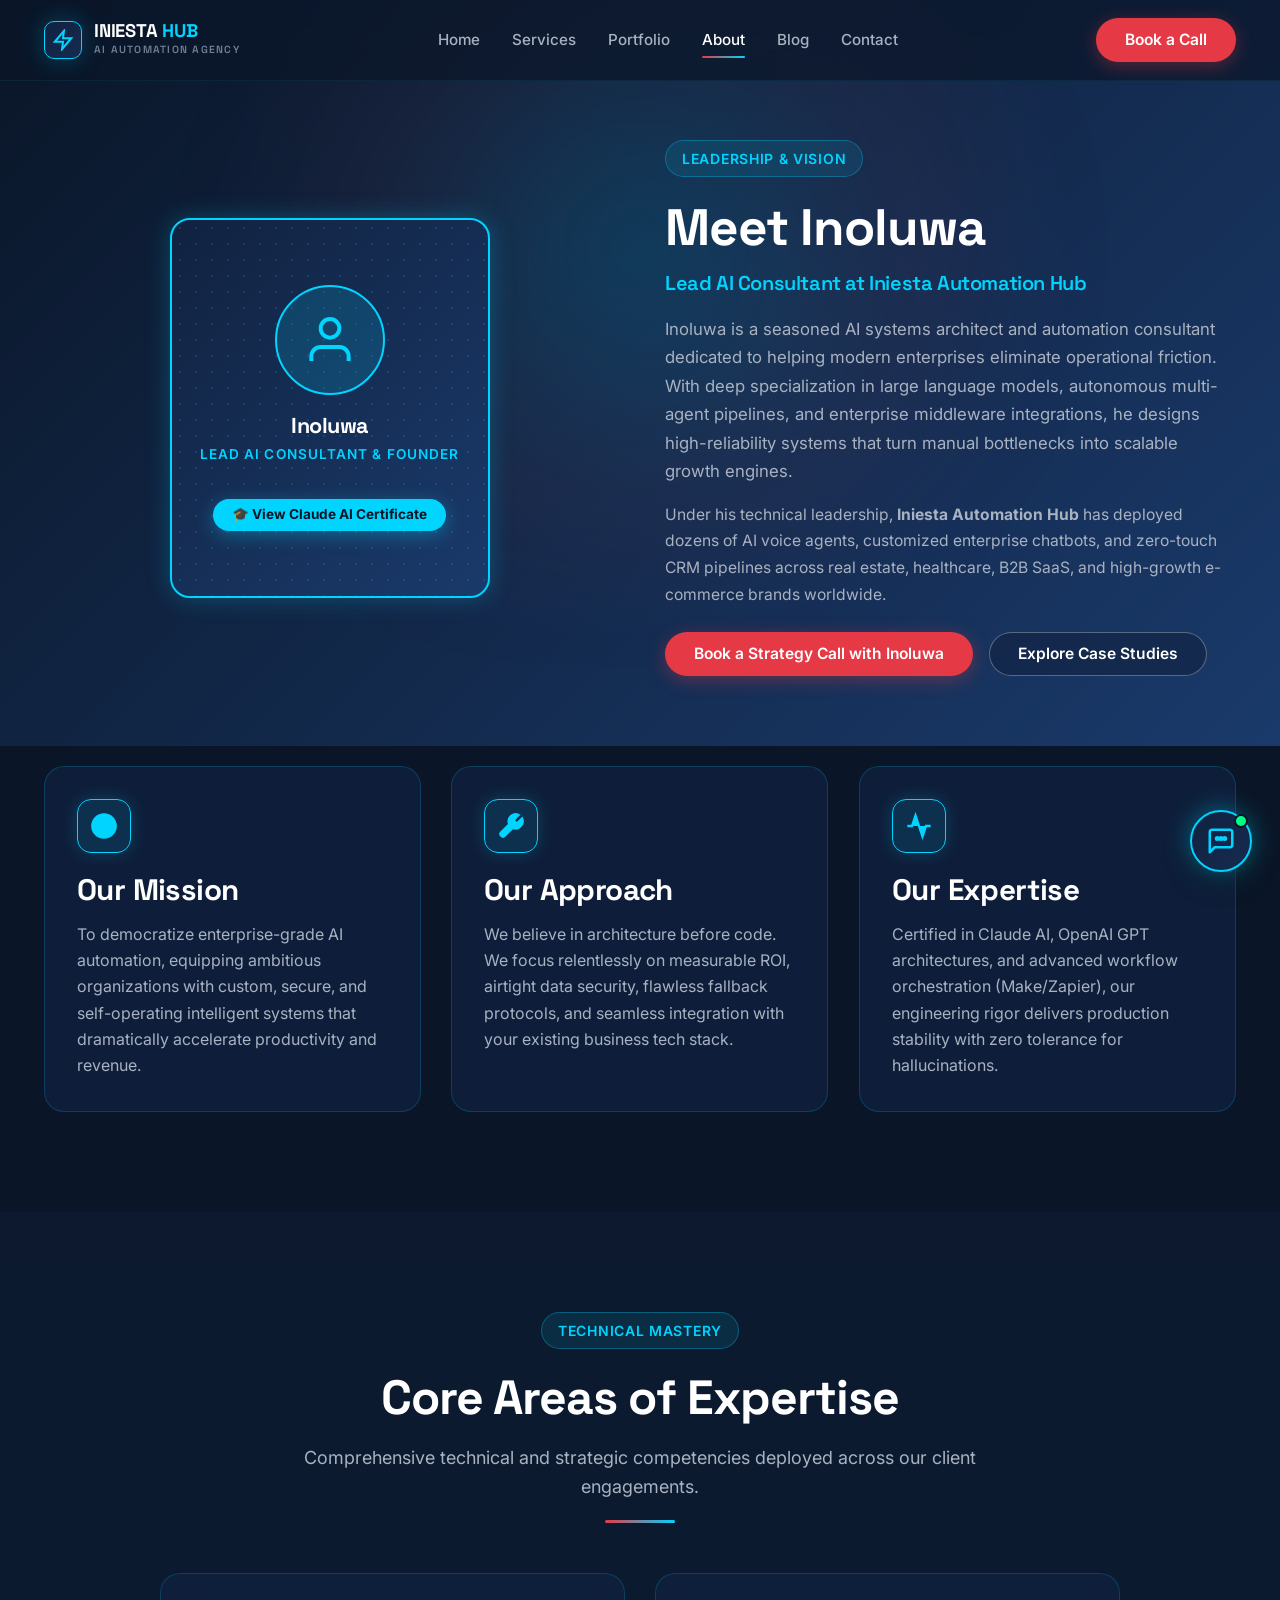
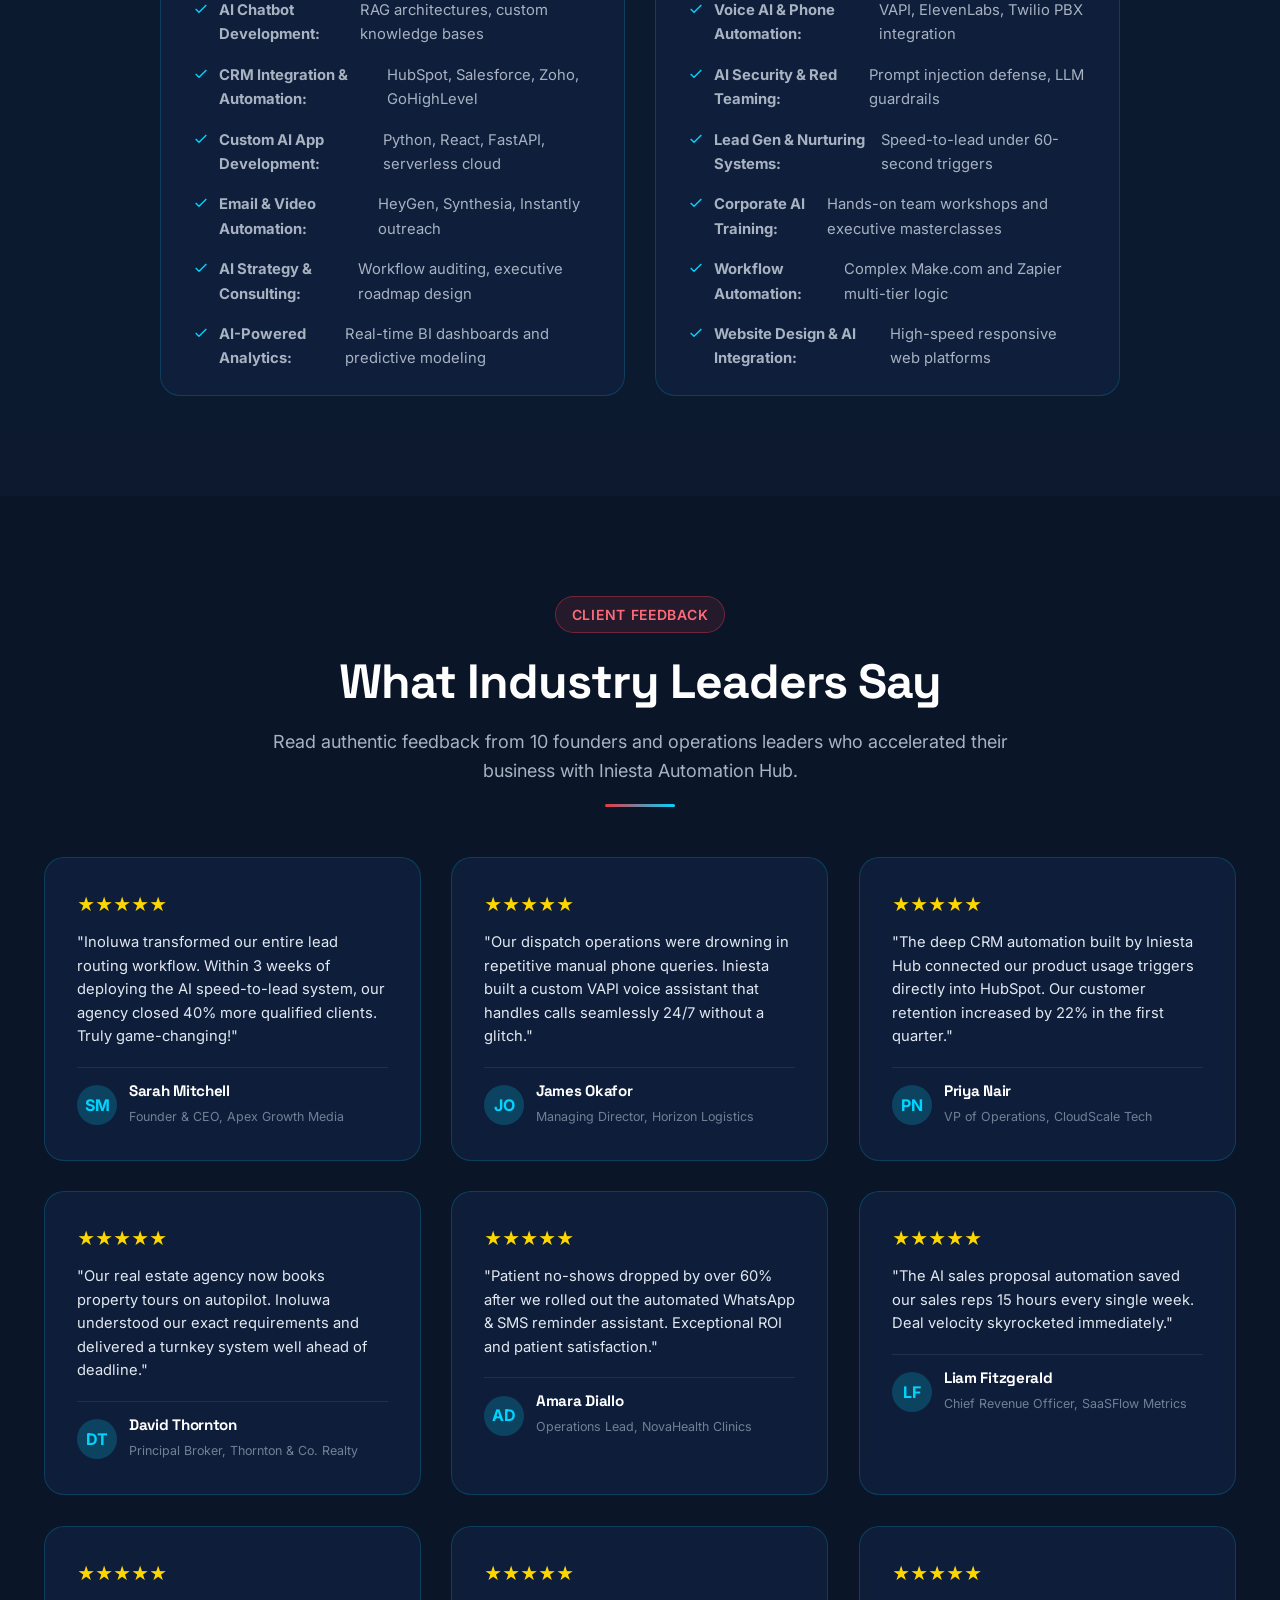
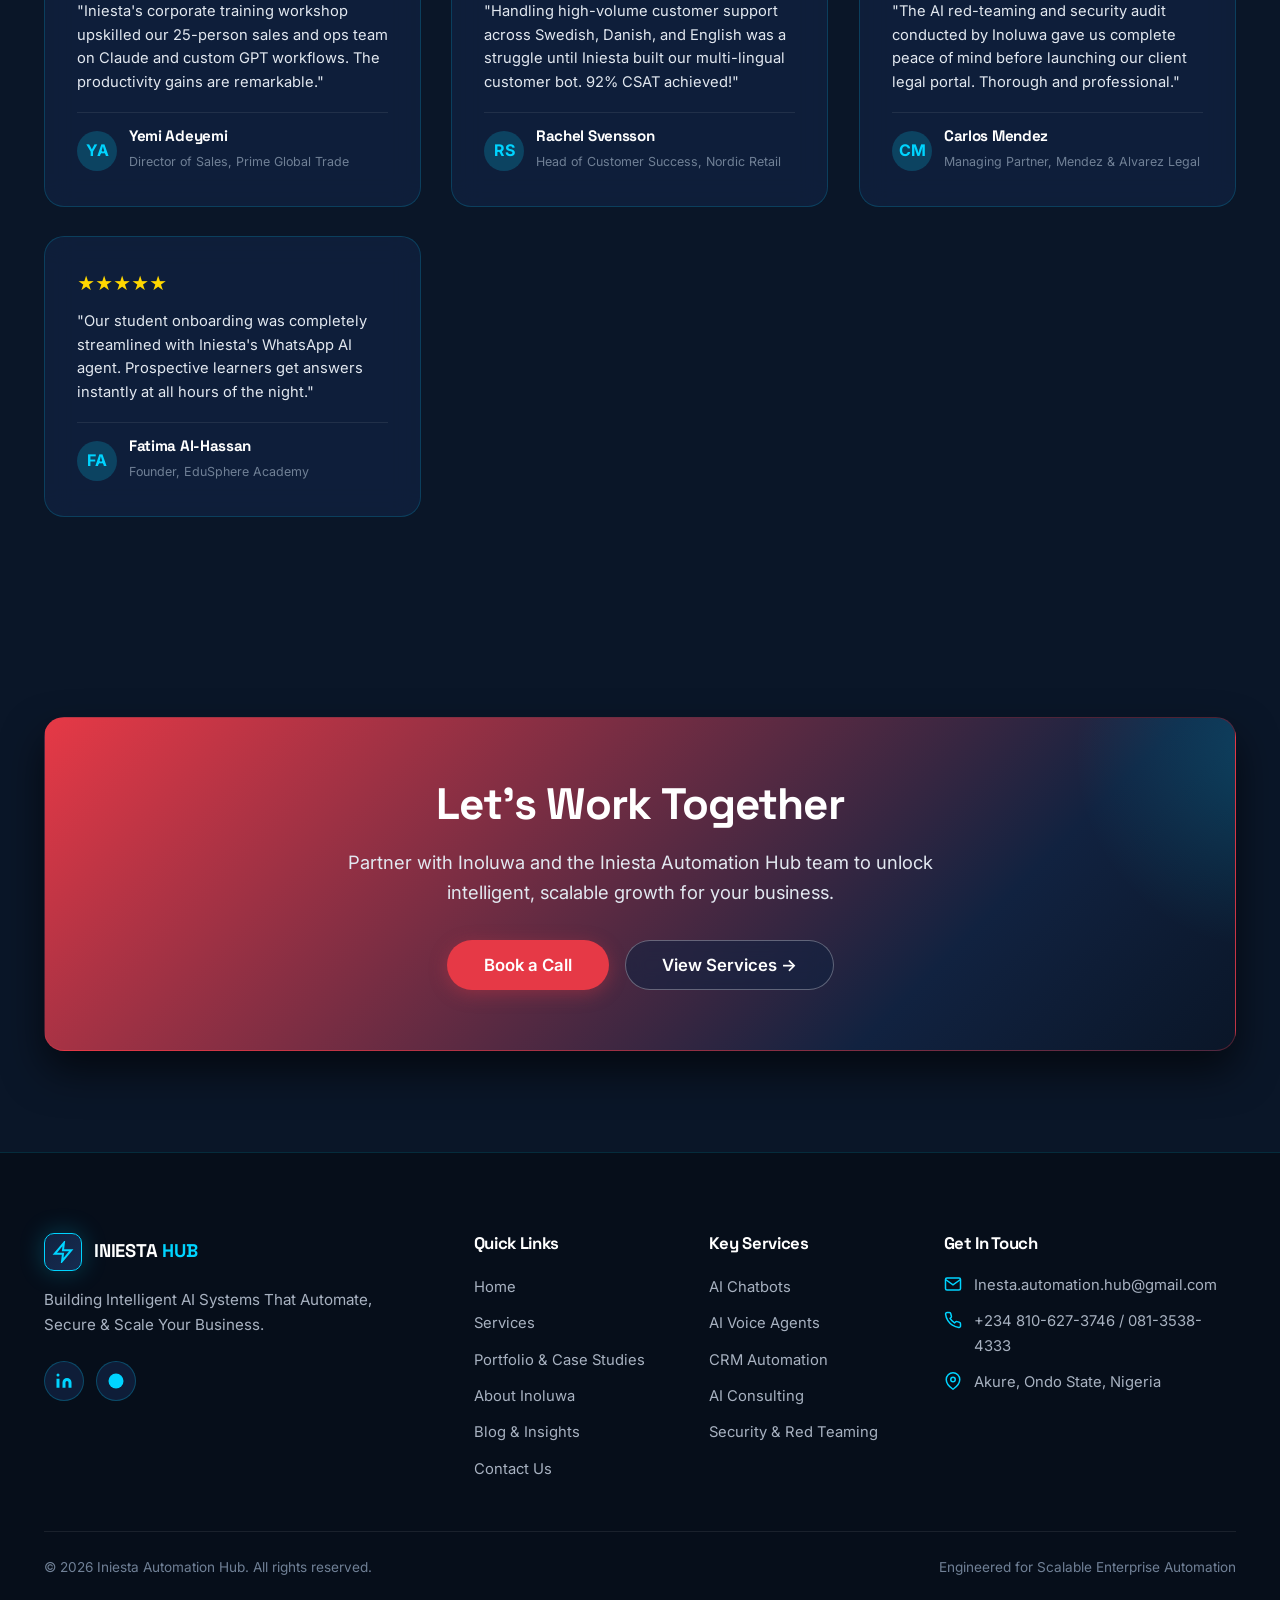
==== about.html @ 1c62f39b "Initial commit: Complete Iniesta Automation Hub multi-page website" ====
<!DOCTYPE html>
<html lang="en">
<head>
  <meta charset="UTF-8">
  <meta name="viewport" content="width=device-width, initial-scale=1.0">
  <title>About Inoluwa & Iniesta Automation Hub — AI Consulting & Automation</title>
  <meta name="description" content="Meet Inoluwa, Lead AI Consultant at Iniesta Automation Hub. Discover our mission, approach, verified credentials, and client testimonials.">
  <meta property="og:title" content="About Inoluwa — Lead AI Consultant at Iniesta Automation Hub">
  <meta property="og:description" content="Discover our mission, approach, verified credentials, and client testimonials.">

  <!-- Google Fonts -->
  <link rel="preconnect" href="https://fonts.googleapis.com">
  <link rel="preconnect" href="https://fonts.gstatic.com" crossorigin>
  <link href="https://fonts.googleapis.com/css2?family=Inter:wght@400;500;600;700&family=Space+Grotesk:wght@600;700;800&display=swap" rel="stylesheet">

  <!-- Stylesheets -->
  <link rel="stylesheet" href="css/style.css">
  <link rel="stylesheet" href="css/components.css">
  <link rel="stylesheet" href="css/animations.css">
</head>
<body>

  <!-- ==================== HEADER / NAVBAR ==================== -->
  <header class="site-header" id="site-header">
    <div class="container nav-container">
      <a href="index.html" class="brand-logo" aria-label="Iniesta Automation Hub Home">
        <div class="logo-symbol">
          <svg viewBox="0 0 24 24" fill="none" stroke="#00D4FF" stroke-width="2.2">
            <polygon points="13 2 3 14 12 14 11 22 21 10 12 10 13 2"></polygon>
          </svg>
        </div>
        <div class="brand-name-group">
          <span class="brand-name">INIESTA <span>HUB</span></span>
          <span class="brand-tag-micro">AI Automation Agency</span>
        </div>
      </a>

      <nav class="nav-menu">
        <a href="index.html" class="nav-link">Home</a>
        <a href="services.html" class="nav-link">Services</a>
        <a href="portfolio.html" class="nav-link">Portfolio</a>
        <a href="about.html" class="nav-link active">About</a>
        <a href="blog.html" class="nav-link">Blog</a>
        <a href="contact.html" class="nav-link">Contact</a>
      </nav>

      <div class="nav-cta-wrap">
        <a href="book.html" class="btn btn-red">Book a Call</a>
        <button class="mobile-toggle" aria-label="Toggle navigation menu">
          <span class="hamburger-box">
            <span class="hamburger-line"></span>
            <span class="hamburger-line"></span>
            <span class="hamburger-line"></span>
          </span>
        </button>
      </div>
    </div>
  </header>

  <!-- Mobile Drawer Menu -->
  <div class="mobile-menu-drawer">
    <a href="index.html" class="nav-link">Home</a>
    <a href="services.html" class="nav-link">Services</a>
    <a href="portfolio.html" class="nav-link">Portfolio</a>
    <a href="about.html" class="nav-link active">About</a>
    <a href="blog.html" class="nav-link">Blog</a>
    <a href="contact.html" class="nav-link">Contact</a>
    <a href="book.html" class="btn btn-red btn-lg" style="margin-top: 15px;">Book a Strategy Call</a>
  </div>

  <main>
    <!-- ==================== HERO SECTION & BIO ==================== -->
    <section class="hero-section" style="min-height: 65vh; padding-top: 140px; padding-bottom: 70px;">
      <div class="hero-radial-glow"></div>
      <div class="container">
        <div class="grid-2" style="align-items: center; gap: 50px;">
          
          <!-- Photo Placeholder Left with Cyan Glow -->
          <div class="reveal-left" style="text-align: center;">
            <div style="width: 320px; height: 380px; max-width: 100%; margin: 0 auto; border-radius: 20px; background: linear-gradient(135deg, #112240 0%, #1A3A6B 100%); border: 2px solid var(--accent-cyan); box-shadow: var(--shadow-cyan-glow); display: flex; flex-direction: column; align-items: center; justify-content: center; position: relative; overflow: hidden;" class="animate-float">
              
              <!-- Subtle tech backdrop pattern inside placeholder -->
              <div style="position: absolute; inset: 0; opacity: 0.15; background-image: radial-gradient(#00D4FF 1px, transparent 1px); background-size: 16px 16px;"></div>

              <div style="width: 110px; height: 110px; border-radius: 50%; background: rgba(0, 212, 255, 0.15); border: 2px solid var(--accent-cyan); display: flex; align-items: center; justify-content: center; margin-bottom: 18px; color: var(--accent-cyan);">
                <svg viewBox="0 0 24 24" width="56" height="56" fill="none" stroke="currentColor" stroke-width="1.7">
                  <path d="M20 21v-2a4 4 0 0 0-4-4H8a4 4 0 0 0-4 4v2"></path>
                  <circle cx="12" cy="7" r="4"></circle>
                </svg>
              </div>
              <h3 style="color: #FFF; font-size: 1.35rem; margin-bottom: 4px;">Inoluwa</h3>
              <p style="color: var(--accent-cyan); font-size: 0.85rem; font-weight: 600; text-transform: uppercase; letter-spacing: 0.08em;">Lead AI Consultant & Founder</p>
              
              <div style="margin-top: 18px;">
                <button class="btn btn-sm btn-cyan" id="view-certificate-btn">
                  🎓 View Claude AI Certificate
                </button>
              </div>
            </div>
          </div>

          <!-- Bio Right Column -->
          <div class="reveal-right">
            <div class="badge-chip">Leadership & Vision</div>
            <h1 style="font-size: clamp(2.2rem, 4vw, 3.2rem); margin-bottom: 12px;">Meet Inoluwa</h1>
            <h3 style="color: var(--accent-cyan); font-size: 1.25rem; font-weight: 600; margin-bottom: 20px;">
              Lead AI Consultant at Iniesta Automation Hub
            </h3>

            <p style="font-size: 1.05rem; line-height: 1.7; color: var(--text-body); margin-bottom: 16px;">
              Inoluwa is a seasoned AI systems architect and automation consultant dedicated to helping modern enterprises eliminate operational friction. With deep specialization in large language models, autonomous multi-agent pipelines, and enterprise middleware integrations, he designs high-reliability systems that turn manual bottlenecks into scalable growth engines.
            </p>

            <p style="font-size: 0.98rem; line-height: 1.7; color: var(--text-body); margin-bottom: 24px;">
              Under his technical leadership, <strong>Iniesta Automation Hub</strong> has deployed dozens of AI voice agents, customized enterprise chatbots, and zero-touch CRM pipelines across real estate, healthcare, B2B SaaS, and high-growth e-commerce brands worldwide.
            </p>

            <div style="display: flex; gap: 16px; flex-wrap: wrap;">
              <a href="book.html" class="btn btn-red">Book a Strategy Call with Inoluwa</a>
              <a href="portfolio.html" class="btn btn-outline">Explore Case Studies</a>
            </div>
          </div>

        </div>
      </div>
    </section>

    <!-- ==================== THREE VALUE CARDS ==================== -->
    <section class="section" style="padding-top: 20px;">
      <div class="container">
        <div class="grid-3">
          <!-- Card 1: Mission -->
          <div class="glass-card reveal delay-1">
            <div class="service-icon-box" style="margin-bottom: 20px;">
              <svg viewBox="0 0 24 24" fill="none" stroke="currentColor" stroke-width="2"><circle cx="12" cy="12" r="10"></circle><polygon points="16.24 7.76 14.12 14.12 7.76 16.24 9.88 9.88 16.24 7.76"></polygon></svg>
            </div>
            <h3 style="margin-bottom: 12px;">Our Mission</h3>
            <p style="color: var(--text-body); line-height: 1.65;">
              To democratize enterprise-grade AI automation, equipping ambitious organizations with custom, secure, and self-operating intelligent systems that dramatically accelerate productivity and revenue.
            </p>
          </div>

          <!-- Card 2: Approach -->
          <div class="glass-card reveal delay-2">
            <div class="service-icon-box" style="margin-bottom: 20px;">
              <svg viewBox="0 0 24 24" fill="none" stroke="currentColor" stroke-width="2"><path d="M14.7 6.3a1 1 0 0 0 0 1.4l1.6 1.6a1 1 0 0 0 1.4 0l3.77-3.77a6 6 0 0 1-7.94 7.94l-6.91 6.91a2.12 2.12 0 0 1-3-3l6.91-6.91a6 6 0 0 1 7.94-7.94l-3.76 3.76z"></path></svg>
            </div>
            <h3 style="margin-bottom: 12px;">Our Approach</h3>
            <p style="color: var(--text-body); line-height: 1.65;">
              We believe in architecture before code. We focus relentlessly on measurable ROI, airtight data security, flawless fallback protocols, and seamless integration with your existing business tech stack.
            </p>
          </div>

          <!-- Card 3: Expertise -->
          <div class="glass-card reveal delay-3">
            <div class="service-icon-box" style="margin-bottom: 20px;">
              <svg viewBox="0 0 24 24" fill="none" stroke="currentColor" stroke-width="2"><polyline points="22 12 18 12 15 21 9 3 6 12 2 12"></polyline></svg>
            </div>
            <h3 style="margin-bottom: 12px;">Our Expertise</h3>
            <p style="color: var(--text-body); line-height: 1.65;">
              Certified in Claude AI, OpenAI GPT architectures, and advanced workflow orchestration (Make/Zapier), our engineering rigor delivers production stability with zero tolerance for hallucinations.
            </p>
          </div>
        </div>
      </div>
    </section>

    <!-- ==================== CORE EXPERTISE LIST ==================== -->
    <section class="section" style="background: rgba(17,34,64,0.3);">
      <div class="container">
        <div class="section-header reveal">
          <div class="badge-chip">Technical Mastery</div>
          <h2>Core Areas of Expertise</h2>
          <p>Comprehensive technical and strategic competencies deployed across our client engagements.</p>
          <div class="accent-line-center"></div>
        </div>

        <div class="grid-2" style="max-width: 960px; margin: 0 auto;">
          <div class="glass-card reveal-left" style="padding: 24px 32px;">
            <ul class="service-bullet-list" style="gap: 16px;">
              <li><svg viewBox="0 0 24 24" fill="none" stroke="#00D4FF" stroke-width="2"><polyline points="20 6 9 17 4 12"></polyline></svg> <strong>AI Chatbot Development:</strong> RAG architectures, custom knowledge bases</li>
              <li><svg viewBox="0 0 24 24" fill="none" stroke="#00D4FF" stroke-width="2"><polyline points="20 6 9 17 4 12"></polyline></svg> <strong>CRM Integration & Automation:</strong> HubSpot, Salesforce, Zoho, GoHighLevel</li>
              <li><svg viewBox="0 0 24 24" fill="none" stroke="#00D4FF" stroke-width="2"><polyline points="20 6 9 17 4 12"></polyline></svg> <strong>Custom AI App Development:</strong> Python, React, FastAPI, serverless cloud</li>
              <li><svg viewBox="0 0 24 24" fill="none" stroke="#00D4FF" stroke-width="2"><polyline points="20 6 9 17 4 12"></polyline></svg> <strong>Email & Video Automation:</strong> HeyGen, Synthesia, Instantly outreach</li>
              <li><svg viewBox="0 0 24 24" fill="none" stroke="#00D4FF" stroke-width="2"><polyline points="20 6 9 17 4 12"></polyline></svg> <strong>AI Strategy & Consulting:</strong> Workflow auditing, executive roadmap design</li>
              <li><svg viewBox="0 0 24 24" fill="none" stroke="#00D4FF" stroke-width="2"><polyline points="20 6 9 17 4 12"></polyline></svg> <strong>AI-Powered Analytics:</strong> Real-time BI dashboards and predictive modeling</li>
            </ul>
          </div>

          <div class="glass-card reveal-right" style="padding: 24px 32px;">
            <ul class="service-bullet-list" style="gap: 16px;">
              <li><svg viewBox="0 0 24 24" fill="none" stroke="#00D4FF" stroke-width="2"><polyline points="20 6 9 17 4 12"></polyline></svg> <strong>Voice AI & Phone Automation:</strong> VAPI, ElevenLabs, Twilio PBX integration</li>
              <li><svg viewBox="0 0 24 24" fill="none" stroke="#00D4FF" stroke-width="2"><polyline points="20 6 9 17 4 12"></polyline></svg> <strong>AI Security & Red Teaming:</strong> Prompt injection defense, LLM guardrails</li>
              <li><svg viewBox="0 0 24 24" fill="none" stroke="#00D4FF" stroke-width="2"><polyline points="20 6 9 17 4 12"></polyline></svg> <strong>Lead Gen & Nurturing Systems:</strong> Speed-to-lead under 60-second triggers</li>
              <li><svg viewBox="0 0 24 24" fill="none" stroke="#00D4FF" stroke-width="2"><polyline points="20 6 9 17 4 12"></polyline></svg> <strong>Corporate AI Training:</strong> Hands-on team workshops and executive masterclasses</li>
              <li><svg viewBox="0 0 24 24" fill="none" stroke="#00D4FF" stroke-width="2"><polyline points="20 6 9 17 4 12"></polyline></svg> <strong>Workflow Automation:</strong> Complex Make.com and Zapier multi-tier logic</li>
              <li><svg viewBox="0 0 24 24" fill="none" stroke="#00D4FF" stroke-width="2"><polyline points="20 6 9 17 4 12"></polyline></svg> <strong>Website Design & AI Integration:</strong> High-speed responsive web platforms</li>
            </ul>
          </div>
        </div>
      </div>
    </section>

    <!-- ==================== 10 CLIENT TESTIMONIALS ==================== -->
    <section class="section" id="testimonials">
      <div class="container">
        <div class="section-header reveal">
          <div class="badge-chip badge-red">Client Feedback</div>
          <h2>What Industry Leaders Say</h2>
          <p>Read authentic feedback from 10 founders and operations leaders who accelerated their business with Iniesta Automation Hub.</p>
          <div class="accent-line-center"></div>
        </div>

        <div class="grid-3">
          <!-- Testimonial 1 -->
          <div class="glass-card reveal delay-1">
            <div style="color: #FFD700; margin-bottom: 12px; font-size: 1.1rem;">★★★★★</div>
            <p style="font-size: 0.92rem; color: #E2E8F0; margin-bottom: 18px; line-height: 1.6;">
              "Inoluwa transformed our entire lead routing workflow. Within 3 weeks of deploying the AI speed-to-lead system, our agency closed 40% more qualified clients. Truly game-changing!"
            </p>
            <div style="display:flex; align-items:center; gap:12px; border-top: 1px solid rgba(255,255,255,0.08); padding-top: 14px;">
              <div style="width:40px;height:40px;border-radius:50%;background:rgba(0,212,255,0.2);display:flex;align-items:center;justify-content:center;font-weight:700;color:var(--accent-cyan);">SM</div>
              <div>
                <h4 style="font-size: 0.95rem; margin-bottom: 2px;">Sarah Mitchell</h4>
                <span style="font-size: 0.78rem; color: var(--text-muted);">Founder & CEO, Apex Growth Media</span>
              </div>
            </div>
          </div>

          <!-- Testimonial 2 -->
          <div class="glass-card reveal delay-2">
            <div style="color: #FFD700; margin-bottom: 12px; font-size: 1.1rem;">★★★★★</div>
            <p style="font-size: 0.92rem; color: #E2E8F0; margin-bottom: 18px; line-height: 1.6;">
              "Our dispatch operations were drowning in repetitive manual phone queries. Iniesta built a custom VAPI voice assistant that handles calls seamlessly 24/7 without a glitch."
            </p>
            <div style="display:flex; align-items:center; gap:12px; border-top: 1px solid rgba(255,255,255,0.08); padding-top: 14px;">
              <div style="width:40px;height:40px;border-radius:50%;background:rgba(0,212,255,0.2);display:flex;align-items:center;justify-content:center;font-weight:700;color:var(--accent-cyan);">JO</div>
              <div>
                <h4 style="font-size: 0.95rem; margin-bottom: 2px;">James Okafor</h4>
                <span style="font-size: 0.78rem; color: var(--text-muted);">Managing Director, Horizon Logistics</span>
              </div>
            </div>
          </div>

          <!-- Testimonial 3 -->
          <div class="glass-card reveal delay-3">
            <div style="color: #FFD700; margin-bottom: 12px; font-size: 1.1rem;">★★★★★</div>
            <p style="font-size: 0.92rem; color: #E2E8F0; margin-bottom: 18px; line-height: 1.6;">
              "The deep CRM automation built by Iniesta Hub connected our product usage triggers directly into HubSpot. Our customer retention increased by 22% in the first quarter."
            </p>
            <div style="display:flex; align-items:center; gap:12px; border-top: 1px solid rgba(255,255,255,0.08); padding-top: 14px;">
              <div style="width:40px;height:40px;border-radius:50%;background:rgba(0,212,255,0.2);display:flex;align-items:center;justify-content:center;font-weight:700;color:var(--accent-cyan);">PN</div>
              <div>
                <h4 style="font-size: 0.95rem; margin-bottom: 2px;">Priya Nair</h4>
                <span style="font-size: 0.78rem; color: var(--text-muted);">VP of Operations, CloudScale Tech</span>
              </div>
            </div>
          </div>

          <!-- Testimonial 4 -->
          <div class="glass-card reveal delay-1">
            <div style="color: #FFD700; margin-bottom: 12px; font-size: 1.1rem;">★★★★★</div>
            <p style="font-size: 0.92rem; color: #E2E8F0; margin-bottom: 18px; line-height: 1.6;">
              "Our real estate agency now books property tours on autopilot. Inoluwa understood our exact requirements and delivered a turnkey system well ahead of deadline."
            </p>
            <div style="display:flex; align-items:center; gap:12px; border-top: 1px solid rgba(255,255,255,0.08); padding-top: 14px;">
              <div style="width:40px;height:40px;border-radius:50%;background:rgba(0,212,255,0.2);display:flex;align-items:center;justify-content:center;font-weight:700;color:var(--accent-cyan);">DT</div>
              <div>
                <h4 style="font-size: 0.95rem; margin-bottom: 2px;">David Thornton</h4>
                <span style="font-size: 0.78rem; color: var(--text-muted);">Principal Broker, Thornton & Co. Realty</span>
              </div>
            </div>
          </div>

          <!-- Testimonial 5 -->
          <div class="glass-card reveal delay-2">
            <div style="color: #FFD700; margin-bottom: 12px; font-size: 1.1rem;">★★★★★</div>
            <p style="font-size: 0.92rem; color: #E2E8F0; margin-bottom: 18px; line-height: 1.6;">
              "Patient no-shows dropped by over 60% after we rolled out the automated WhatsApp & SMS reminder assistant. Exceptional ROI and patient satisfaction."
            </p>
            <div style="display:flex; align-items:center; gap:12px; border-top: 1px solid rgba(255,255,255,0.08); padding-top: 14px;">
              <div style="width:40px;height:40px;border-radius:50%;background:rgba(0,212,255,0.2);display:flex;align-items:center;justify-content:center;font-weight:700;color:var(--accent-cyan);">AD</div>
              <div>
                <h4 style="font-size: 0.95rem; margin-bottom: 2px;">Amara Diallo</h4>
                <span style="font-size: 0.78rem; color: var(--text-muted);">Operations Lead, NovaHealth Clinics</span>
              </div>
            </div>
          </div>

          <!-- Testimonial 6 -->
          <div class="glass-card reveal delay-3">
            <div style="color: #FFD700; margin-bottom: 12px; font-size: 1.1rem;">★★★★★</div>
            <p style="font-size: 0.92rem; color: #E2E8F0; margin-bottom: 18px; line-height: 1.6;">
              "The AI sales proposal automation saved our sales reps 15 hours every single week. Deal velocity skyrocketed immediately."
            </p>
            <div style="display:flex; align-items:center; gap:12px; border-top: 1px solid rgba(255,255,255,0.08); padding-top: 14px;">
              <div style="width:40px;height:40px;border-radius:50%;background:rgba(0,212,255,0.2);display:flex;align-items:center;justify-content:center;font-weight:700;color:var(--accent-cyan);">LF</div>
              <div>
                <h4 style="font-size: 0.95rem; margin-bottom: 2px;">Liam Fitzgerald</h4>
                <span style="font-size: 0.78rem; color: var(--text-muted);">Chief Revenue Officer, SaaSFlow Metrics</span>
              </div>
            </div>
          </div>

          <!-- Testimonial 7 -->
          <div class="glass-card reveal delay-1">
            <div style="color: #FFD700; margin-bottom: 12px; font-size: 1.1rem;">★★★★★</div>
            <p style="font-size: 0.92rem; color: #E2E8F0; margin-bottom: 18px; line-height: 1.6;">
              "Iniesta's corporate training workshop upskilled our 25-person sales and ops team on Claude and custom GPT workflows. The productivity gains are remarkable."
            </p>
            <div style="display:flex; align-items:center; gap:12px; border-top: 1px solid rgba(255,255,255,0.08); padding-top: 14px;">
              <div style="width:40px;height:40px;border-radius:50%;background:rgba(0,212,255,0.2);display:flex;align-items:center;justify-content:center;font-weight:700;color:var(--accent-cyan);">YA</div>
              <div>
                <h4 style="font-size: 0.95rem; margin-bottom: 2px;">Yemi Adeyemi</h4>
                <span style="font-size: 0.78rem; color: var(--text-muted);">Director of Sales, Prime Global Trade</span>
              </div>
            </div>
          </div>

          <!-- Testimonial 8 -->
          <div class="glass-card reveal delay-2">
            <div style="color: #FFD700; margin-bottom: 12px; font-size: 1.1rem;">★★★★★</div>
            <p style="font-size: 0.92rem; color: #E2E8F0; margin-bottom: 18px; line-height: 1.6;">
              "Handling high-volume customer support across Swedish, Danish, and English was a struggle until Iniesta built our multi-lingual customer bot. 92% CSAT achieved!"
            </p>
            <div style="display:flex; align-items:center; gap:12px; border-top: 1px solid rgba(255,255,255,0.08); padding-top: 14px;">
              <div style="width:40px;height:40px;border-radius:50%;background:rgba(0,212,255,0.2);display:flex;align-items:center;justify-content:center;font-weight:700;color:var(--accent-cyan);">RS</div>
              <div>
                <h4 style="font-size: 0.95rem; margin-bottom: 2px;">Rachel Svensson</h4>
                <span style="font-size: 0.78rem; color: var(--text-muted);">Head of Customer Success, Nordic Retail</span>
              </div>
            </div>
          </div>

          <!-- Testimonial 9 -->
          <div class="glass-card reveal delay-3">
            <div style="color: #FFD700; margin-bottom: 12px; font-size: 1.1rem;">★★★★★</div>
            <p style="font-size: 0.92rem; color: #E2E8F0; margin-bottom: 18px; line-height: 1.6;">
              "The AI red-teaming and security audit conducted by Inoluwa gave us complete peace of mind before launching our client legal portal. Thorough and professional."
            </p>
            <div style="display:flex; align-items:center; gap:12px; border-top: 1px solid rgba(255,255,255,0.08); padding-top: 14px;">
              <div style="width:40px;height:40px;border-radius:50%;background:rgba(0,212,255,0.2);display:flex;align-items:center;justify-content:center;font-weight:700;color:var(--accent-cyan);">CM</div>
              <div>
                <h4 style="font-size: 0.95rem; margin-bottom: 2px;">Carlos Mendez</h4>
                <span style="font-size: 0.78rem; color: var(--text-muted);">Managing Partner, Mendez & Alvarez Legal</span>
              </div>
            </div>
          </div>

          <!-- Testimonial 10 -->
          <div class="glass-card reveal delay-1">
            <div style="color: #FFD700; margin-bottom: 12px; font-size: 1.1rem;">★★★★★</div>
            <p style="font-size: 0.92rem; color: #E2E8F0; margin-bottom: 18px; line-height: 1.6;">
              "Our student onboarding was completely streamlined with Iniesta's WhatsApp AI agent. Prospective learners get answers instantly at all hours of the night."
            </p>
            <div style="display:flex; align-items:center; gap:12px; border-top: 1px solid rgba(255,255,255,0.08); padding-top: 14px;">
              <div style="width:40px;height:40px;border-radius:50%;background:rgba(0,212,255,0.2);display:flex;align-items:center;justify-content:center;font-weight:700;color:var(--accent-cyan);">FA</div>
              <div>
                <h4 style="font-size: 0.95rem; margin-bottom: 2px;">Fatima Al-Hassan</h4>
                <span style="font-size: 0.78rem; color: var(--text-muted);">Founder, EduSphere Academy</span>
              </div>
            </div>
          </div>
        </div>
      </div>
    </section>

    <!-- ==================== CTA SECTION ==================== -->
    <section class="section">
      <div class="container">
        <div class="cta-banner reveal">
          <h2>Let's Work Together</h2>
          <p>Partner with Inoluwa and the Iniesta Automation Hub team to unlock intelligent, scalable growth for your business.</p>
          <div class="cta-buttons">
            <a href="book.html" class="btn btn-red btn-lg">Book a Call</a>
            <a href="services.html" class="btn btn-outline btn-lg">View Services →</a>
          </div>
        </div>
      </div>
    </section>
  </main>

  <!-- ==================== FOOTER ==================== -->
  <footer class="site-footer">
    <div class="container">
      <div class="footer-grid">
        <div class="footer-brand-col">
          <a href="index.html" class="brand-logo" style="margin-bottom: 12px;">
            <div class="logo-symbol">
              <svg viewBox="0 0 24 24" fill="none" stroke="#00D4FF" stroke-width="2.2"><polygon points="13 2 3 14 12 14 11 22 21 10 12 10 13 2"></polygon></svg>
            </div>
            <div class="brand-name-group">
              <span class="brand-name">INIESTA <span>HUB</span></span>
            </div>
          </a>
          <p>Building Intelligent AI Systems That Automate, Secure & Scale Your Business.</p>
          <div class="footer-social-links">
            <a href="https://linkedin.com" target="_blank" rel="noopener" class="social-icon-btn" aria-label="LinkedIn"><svg viewBox="0 0 24 24"><path d="M16 8a6 6 0 0 1 6 6v7h-4v-7a2 2 0 0 0-2-2 2 2 0 0 0-2 2v7h-4v-7a6 6 0 0 1 6-6zM2 9h4v12H2z"></path><circle cx="4" cy="4" r="2"></circle></svg></a>
            <a href="https://upwork.com" target="_blank" rel="noopener" class="social-icon-btn" aria-label="Upwork"><svg viewBox="0 0 24 24"><circle cx="12" cy="12" r="10"></circle><path d="M8 12h8M12 8v8"></path></svg></a>
          </div>
        </div>

        <div>
          <h4 class="footer-col-title">Quick Links</h4>
          <ul class="footer-links-list">
            <li><a href="index.html">Home</a></li>
            <li><a href="services.html">Services</a></li>
            <li><a href="portfolio.html">Portfolio & Case Studies</a></li>
            <li><a href="about.html">About Inoluwa</a></li>
            <li><a href="blog.html">Blog & Insights</a></li>
            <li><a href="contact.html">Contact Us</a></li>
          </ul>
        </div>

        <div>
          <h4 class="footer-col-title">Key Services</h4>
          <ul class="footer-links-list">
            <li><a href="services.html#chatbots">AI Chatbots</a></li>
            <li><a href="services.html#voice-agents">AI Voice Agents</a></li>
            <li><a href="services.html#crm-automation">CRM Automation</a></li>
            <li><a href="services.html#consulting">AI Consulting</a></li>
            <li><a href="services.html#security">Security & Red Teaming</a></li>
          </ul>
        </div>

        <div>
          <h4 class="footer-col-title">Get In Touch</h4>
          <div class="footer-contact-item">
            <svg viewBox="0 0 24 24" fill="none" stroke="currentColor" stroke-width="2"><path d="M4 4h16c1.1 0 2 .9 2 2v12c0 1.1-.9 2-2 2H4c-1.1 0-2-.9-2-2V6c0-1.1.9-2 2-2z"></path><polyline points="22,6 12,13 2,6"></polyline></svg>
            <a href="mailto:Inesta.automation.hub@gmail.com" style="color:#A8B2C1;">Inesta.automation.hub@gmail.com</a>
          </div>
          <div class="footer-contact-item">
            <svg viewBox="0 0 24 24" fill="none" stroke="currentColor" stroke-width="2"><path d="M22 16.92v3a2 2 0 0 1-2.18 2 19.79 19.79 0 0 1-8.63-3.07 19.5 19.5 0 0 1-6-6 19.79 19.79 0 0 1-3.07-8.67A2 2 0 0 1 4.11 2h3a2 2 0 0 1 2 1.72 12.84 12.84 0 0 0 .7 2.81 2 2 0 0 1-.45 2.11L8.09 9.91a16 16 0 0 0 6 6l1.27-1.27a2 2 0 0 1 2.11-.45 12.84 12.84 0 0 0 2.81.7A2 2 0 0 1 22 16.92z"></path></svg>
            <span>+234 810-627-3746 / 081-3538-4333</span>
          </div>
          <div class="footer-contact-item">
            <svg viewBox="0 0 24 24" fill="none" stroke="currentColor" stroke-width="2"><path d="M21 10c0 7-9 13-9 13s-9-6-9-13a9 9 0 0 1 18 0z"></path><circle cx="12" cy="10" r="3"></circle></svg>
            <span>Akure, Ondo State, Nigeria</span>
          </div>
        </div>
      </div>

      <div class="footer-bottom-bar">
        <div>© 2026 Iniesta Automation Hub. All rights reserved.</div>
        <div>Engineered for Scalable Enterprise Automation</div>
      </div>
    </div>
  </footer>

  <!-- Scripts -->
  <script src="js/main.js"></script>
  <script src="js/chatbot.js"></script>
  <script src="js/blog-portfolio.js"></script>
</body>
</html>
---- css/style.css ----
/* ==========================================================================
   INIESTA AUTOMATION HUB - CORE DESIGN SYSTEM & TOKENS
   ========================================================================== */

:root {
  /* Brand Color Palette */
  --bg-primary: #0A1628;        /* Navy Blue */
  --bg-surface: #112240;        /* Dark Navy card/section */
  --bg-surface-elevated: #162B50; /* Slightly elevated navy */
  --bg-surface-glass: rgba(17, 34, 64, 0.75);
  --bg-surface-glass-border: rgba(0, 212, 255, 0.18);
  --bg-surface-glass-hover: rgba(22, 43, 80, 0.85);

  --accent-red: #E63946;         /* Electric Red */
  --accent-red-hover: #D62839;
  --accent-red-glow: rgba(230, 57, 70, 0.35);

  --accent-cyan: #00D4FF;        /* Bright Cyan */
  --accent-cyan-hover: #38E1FF;
  --accent-cyan-glow: rgba(0, 212, 255, 0.35);
  --accent-cyan-subtle: rgba(0, 212, 255, 0.1);

  --text-heading: #FFFFFF;      /* Headings */
  --text-body: #A8B2C1;         /* Body Text */
  --text-muted: #708096;        /* Subtle / Inactive */
  --text-light: #E2E8F0;

  /* Gradients */
  --grad-hero: linear-gradient(135deg, #0A1628 0%, #1A3A6B 100%);
  --grad-hero-radial: radial-gradient(circle at 50% 20%, rgba(0, 212, 255, 0.15), transparent 70%);
  --grad-accent-line: linear-gradient(90deg, #E63946 0%, #00D4FF 100%);
  --grad-cta-banner: linear-gradient(135deg, #E63946 0%, #112240 75%, #0A1628 100%);
  --grad-card-glow: linear-gradient(180deg, rgba(0, 212, 255, 0.12) 0%, rgba(17, 34, 64, 0) 100%);

  /* Typography */
  --font-heading: 'Space Grotesk', 'Inter', -apple-system, BlinkMacSystemFont, 'Segoe UI', Roboto, sans-serif;
  --font-body: 'Inter', -apple-system, BlinkMacSystemFont, 'Segoe UI', Roboto, sans-serif;

  /* Spacing */
  --container-max: 1240px;
  --container-narrow: 960px;
  --section-padding-y: 100px;
  --section-padding-x: 24px;
  --radius-sm: 8px;
  --radius-md: 14px;
  --radius-lg: 20px;
  --radius-full: 9999px;

  /* Shadows & Glass */
  --shadow-sm: 0 4px 12px rgba(0, 0, 0, 0.25);
  --shadow-md: 0 10px 30px rgba(0, 0, 0, 0.4);
  --shadow-lg: 0 20px 45px rgba(0, 0, 0, 0.6);
  --shadow-cyan-glow: 0 0 25px rgba(0, 212, 255, 0.25);
  --shadow-red-glow: 0 0 25px rgba(230, 57, 70, 0.35);

  /* Transitions */
  --transition-fast: 0.2s cubic-bezier(0.4, 0, 0.2, 1);
  --transition-normal: 0.3s cubic-bezier(0.4, 0, 0.2, 1);
  --transition-smooth: 0.5s cubic-bezier(0.16, 1, 0.3, 1);
}

/* ==========================================================================
   CSS RESET & BASE STYLES
   ========================================================================== */

*, *::before, *::after {
  box-sizing: border-box;
  margin: 0;
  padding: 0;
}

html {
  scroll-behavior: smooth;
  font-size: 16px;
  background-color: var(--bg-primary);
  color: var(--text-body);
  font-family: var(--font-body);
  line-height: 1.65;
  -webkit-font-smoothing: antialiased;
  -moz-osx-font-smoothing: grayscale;
}

body {
  min-height: 100vh;
  display: flex;
  flex-direction: column;
  background-color: var(--bg-primary);
  color: var(--text-body);
  overflow-x: hidden;
  position: relative;
}

/* Selection */
::selection {
  background-color: var(--accent-cyan);
  color: var(--bg-primary);
}

/* Typography Base */
h1, h2, h3, h4, h5, h6 {
  color: var(--text-heading);
  font-family: var(--font-heading);
  font-weight: 700;
  line-height: 1.2;
  letter-spacing: -0.02em;
}

h1 { font-size: clamp(2.5rem, 5vw, 4rem); }
h2 { font-size: clamp(2rem, 3.8vw, 3rem); }
h3 { font-size: clamp(1.4rem, 2.4vw, 1.85rem); }
h4 { font-size: 1.25rem; }

p {
  margin-bottom: 1rem;
  color: var(--text-body);
}

p:last-child {
  margin-bottom: 0;
}

a {
  color: var(--accent-cyan);
  text-decoration: none;
  transition: color var(--transition-fast), transform var(--transition-fast);
}

a:hover {
  color: var(--accent-cyan-hover);
}

ul, ol {
  list-style: none;
}

img, svg {
  max-width: 100%;
  height: auto;
  display: block;
}

button, input, textarea, select {
  font-family: inherit;
  font-size: inherit;
  color: inherit;
}

/* ==========================================================================
   LAYOUT CONTAINERS & UTILITIES
   ========================================================================== */

.container {
  width: 100%;
  max-width: var(--container-max);
  margin-left: auto;
  margin-right: auto;
  padding-left: var(--section-padding-x);
  padding-right: var(--section-padding-x);
}

.container-narrow {
  width: 100%;
  max-width: var(--container-narrow);
  margin-left: auto;
  margin-right: auto;
  padding-left: var(--section-padding-x);
  padding-right: var(--section-padding-x);
}

.section {
  padding-top: var(--section-padding-y);
  padding-bottom: var(--section-padding-y);
  position: relative;
  z-index: 1;
}

.section-sm {
  padding-top: calc(var(--section-padding-y) * 0.6);
  padding-bottom: calc(var(--section-padding-y) * 0.6);
}

.section-header {
  text-align: center;
  max-width: 760px;
  margin: 0 auto 50px auto;
}

.section-header.text-left {
  text-align: left;
  margin-left: 0;
}

.section-header h2 {
  margin-bottom: 16px;
}

.section-header p {
  font-size: 1.125rem;
  color: var(--text-body);
}

/* Section Divider */
.gradient-divider {
  height: 2px;
  width: 100%;
  background: var(--grad-accent-line);
  margin: 0;
  opacity: 0.8;
  border: none;
}

.accent-line-center {
  width: 70px;
  height: 3px;
  background: var(--grad-accent-line);
  margin: 18px auto 0 auto;
  border-radius: var(--radius-full);
}

.accent-line-left {
  width: 70px;
  height: 3px;
  background: var(--grad-accent-line);
  margin: 18px 0 0 0;
  border-radius: var(--radius-full);
}

/* Badge Chips */
.badge-chip {
  display: inline-flex;
  align-items: center;
  gap: 8px;
  padding: 6px 16px;
  background: rgba(0, 212, 255, 0.1);
  border: 1px solid rgba(0, 212, 255, 0.3);
  border-radius: var(--radius-full);
  color: var(--accent-cyan);
  font-size: 0.875rem;
  font-weight: 600;
  letter-spacing: 0.05em;
  text-transform: uppercase;
  margin-bottom: 20px;
  backdrop-filter: blur(8px);
}

.badge-chip.badge-red {
  background: rgba(230, 57, 70, 0.12);
  border-color: rgba(230, 57, 70, 0.4);
  color: #FF6B78;
}

.badge-chip svg {
  width: 14px;
  height: 14px;
  fill: currentColor;
}

/* Glassmorphic Cards */
.glass-card {
  background: var(--bg-surface-glass);
  border: 1px solid var(--bg-surface-glass-border);
  backdrop-filter: blur(14px);
  -webkit-backdrop-filter: blur(14px);
  border-radius: var(--radius-lg);
  padding: 32px;
  transition: transform var(--transition-normal), border-color var(--transition-normal), box-shadow var(--transition-normal);
  position: relative;
  overflow: hidden;
}

.glass-card::before {
  content: '';
  position: absolute;
  top: 0;
  left: 0;
  right: 0;
  height: 2px;
  background: var(--grad-accent-line);
  opacity: 0;
  transition: opacity var(--transition-normal);
}

.glass-card:hover {
  transform: translateY(-6px);
  border-color: rgba(0, 212, 255, 0.45);
  box-shadow: 0 16px 36px rgba(0, 0, 0, 0.5), var(--shadow-cyan-glow);
}

.glass-card:hover::before {
  opacity: 1;
}

/* Text Highlighting */
.text-cyan { color: var(--accent-cyan); }
.text-red { color: var(--accent-red); }
.text-white { color: var(--text-heading); }
.text-gradient {
  background: linear-gradient(135deg, #FFFFFF 30%, var(--accent-cyan) 100%);
  -webkit-background-clip: text;
  -webkit-text-fill-color: transparent;
}

/* Grid Layouts */
.grid-2 {
  display: grid;
  grid-template-columns: repeat(2, 1fr);
  gap: 30px;
}

.grid-3 {
  display: grid;
  grid-template-columns: repeat(3, 1fr);
  gap: 30px;
}

.grid-4 {
  display: grid;
  grid-template-columns: repeat(4, 1fr);
  gap: 24px;
}

/* Responsive Grids */
@media (max-width: 1024px) {
  .grid-3 {
    grid-template-columns: repeat(2, 1fr);
  }
  .grid-4 {
    grid-template-columns: repeat(2, 1fr);
  }
}

@media (max-width: 768px) {
  :root {
    --section-padding-y: 70px;
    --section-padding-x: 20px;
  }
  .grid-2, .grid-3, .grid-4 {
    grid-template-columns: 1fr;
  }
}
---- css/components.css ----
/* ==========================================================================
   INIESTA AUTOMATION HUB - COMPONENT STYLES
   ========================================================================== */

/* ==========================================================================
   1. NAVBAR
   ========================================================================== */

.site-header {
  position: fixed;
  top: 0;
  left: 0;
  width: 100%;
  z-index: 1000;
  transition: all var(--transition-normal);
  padding: 18px 0;
  background: rgba(10, 22, 40, 0.7);
  backdrop-filter: blur(16px);
  -webkit-backdrop-filter: blur(16px);
  border-bottom: 1px solid rgba(0, 212, 255, 0.08);
}

.site-header.scrolled {
  padding: 12px 0;
  background: rgba(10, 22, 40, 0.92);
  border-bottom: 1px solid rgba(0, 212, 255, 0.2);
  box-shadow: 0 10px 30px rgba(0, 0, 0, 0.6);
}

.nav-container {
  display: flex;
  align-items: center;
  justify-content: space-between;
  gap: 20px;
}

/* Brand Logo */
.brand-logo {
  display: flex;
  align-items: center;
  gap: 12px;
  text-decoration: none;
  font-family: var(--font-heading);
  font-weight: 700;
  font-size: 1.25rem;
  color: var(--text-heading);
  letter-spacing: -0.01em;
  transition: transform var(--transition-fast);
}

.brand-logo:hover {
  transform: translateY(-1px);
  color: var(--text-heading);
}

.logo-symbol {
  width: 38px;
  height: 38px;
  border-radius: 10px;
  background: linear-gradient(135deg, #112240 0%, #162B50 100%);
  border: 1.5px solid var(--accent-cyan);
  box-shadow: var(--shadow-cyan-glow);
  display: flex;
  align-items: center;
  justify-content: center;
  position: relative;
  overflow: hidden;
}

.logo-symbol svg {
  width: 22px;
  height: 22px;
}

.brand-name-group {
  display: flex;
  flex-direction: column;
}

.brand-name {
  font-size: 1.15rem;
  font-weight: 800;
  line-height: 1.1;
  color: var(--text-heading);
}

.brand-name span {
  color: var(--accent-cyan);
}

.brand-tag-micro {
  font-size: 0.65rem;
  text-transform: uppercase;
  letter-spacing: 0.12em;
  color: var(--text-muted);
  font-weight: 600;
}

/* Nav Links */
.nav-menu {
  display: flex;
  align-items: center;
  gap: 32px;
}

.nav-link {
  font-size: 0.95rem;
  font-weight: 500;
  color: var(--text-body);
  position: relative;
  padding: 6px 0;
  transition: color var(--transition-fast);
}

.nav-link::after {
  content: '';
  position: absolute;
  bottom: 0;
  left: 0;
  width: 0;
  height: 2px;
  background: var(--grad-accent-line);
  transition: width var(--transition-normal);
  border-radius: var(--radius-full);
}

.nav-link:hover,
.nav-link.active {
  color: var(--text-heading);
}

.nav-link:hover::after,
.nav-link.active::after {
  width: 100%;
}

.nav-cta-wrap {
  display: flex;
  align-items: center;
  gap: 16px;
}

/* Mobile Hamburger Toggle */
.mobile-toggle {
  display: none;
  background: none;
  border: none;
  cursor: pointer;
  padding: 8px;
  width: 44px;
  height: 44px;
  border-radius: var(--radius-sm);
  align-items: center;
  justify-content: center;
  position: relative;
  z-index: 1010;
  border: 1px solid rgba(0, 212, 255, 0.2);
}

.hamburger-box {
  width: 24px;
  height: 18px;
  position: relative;
  display: flex;
  flex-direction: column;
  justify-content: space-between;
}

.hamburger-line {
  display: block;
  height: 2px;
  width: 100%;
  background-color: var(--text-heading);
  border-radius: 2px;
  transition: transform 0.3s ease, opacity 0.3s ease;
}

.mobile-toggle.active .hamburger-line:nth-child(1) {
  transform: translateY(8px) rotate(45deg);
  background-color: var(--accent-red);
}

.mobile-toggle.active .hamburger-line:nth-child(2) {
  opacity: 0;
}

.mobile-toggle.active .hamburger-line:nth-child(3) {
  transform: translateY(-8px) rotate(-45deg);
  background-color: var(--accent-red);
}

/* Mobile Menu Drawer */
.mobile-menu-drawer {
  position: fixed;
  top: 0;
  right: -100%;
  width: 100%;
  height: 100vh;
  background: rgba(10, 22, 40, 0.98);
  backdrop-filter: blur(20px);
  -webkit-backdrop-filter: blur(20px);
  z-index: 1005;
  display: flex;
  flex-direction: column;
  justify-content: center;
  align-items: center;
  gap: 28px;
  padding: 40px 24px;
  transition: right 0.4s cubic-bezier(0.16, 1, 0.3, 1);
  border-left: 1px solid rgba(0, 212, 255, 0.15);
}

.mobile-menu-drawer.open {
  right: 0;
}

.mobile-menu-drawer .nav-link {
  font-size: 1.35rem;
  font-weight: 600;
}

/* ==========================================================================
   2. BUTTONS & MICRO-INTERACTIONS
   ========================================================================== */

.btn {
  display: inline-flex;
  align-items: center;
  justify-content: center;
  gap: 10px;
  padding: 13px 28px;
  font-size: 0.975rem;
  font-weight: 600;
  border-radius: var(--radius-full);
  cursor: pointer;
  transition: all var(--transition-normal);
  text-decoration: none;
  line-height: 1;
  border: 1px solid transparent;
  white-space: nowrap;
  position: relative;
  overflow: hidden;
}

/* Primary Red Button */
.btn-primary,
.btn-red {
  background-color: var(--accent-red);
  color: #FFFFFF !important;
  box-shadow: 0 4px 18px var(--accent-red-glow);
}

.btn-primary:hover,
.btn-red:hover {
  background-color: var(--accent-red-hover);
  transform: translateY(-2px) scale(1.02);
  box-shadow: 0 8px 25px rgba(230, 57, 70, 0.55);
}

.btn-primary:active,
.btn-red:active {
  transform: translateY(0) scale(0.98);
}

/* Outline White/Cyan Button */
.btn-outline {
  background: rgba(17, 34, 64, 0.6);
  color: var(--text-heading) !important;
  border: 1px solid rgba(255, 255, 255, 0.3);
  backdrop-filter: blur(10px);
}

.btn-outline:hover {
  border-color: var(--accent-cyan);
  color: var(--accent-cyan) !important;
  background: rgba(0, 212, 255, 0.08);
  transform: translateY(-2px);
  box-shadow: var(--shadow-cyan-glow);
}

/* Cyan Glowing Button */
.btn-cyan {
  background: var(--accent-cyan);
  color: var(--bg-primary) !important;
  font-weight: 700;
  box-shadow: 0 4px 18px var(--accent-cyan-glow);
}

.btn-cyan:hover {
  background: var(--accent-cyan-hover);
  transform: translateY(-2px) scale(1.02);
  box-shadow: 0 8px 25px rgba(0, 212, 255, 0.6);
}

.btn-sm {
  padding: 8px 18px;
  font-size: 0.85rem;
}

.btn-lg {
  padding: 16px 36px;
  font-size: 1.05rem;
}

.btn-block {
  width: 100%;
}

.btn svg {
  width: 18px;
  height: 18px;
  fill: currentColor;
  transition: transform var(--transition-fast);
}

.btn:hover svg {
  transform: translateX(3px);
}

/* ==========================================================================
   3. HERO SECTION
   ========================================================================== */

.hero-section {
  position: relative;
  min-height: 90vh;
  padding-top: 150px;
  padding-bottom: 90px;
  display: flex;
  align-items: center;
  background: var(--grad-hero);
  overflow: hidden;
}

.hero-radial-glow {
  position: absolute;
  top: -10%;
  left: 50%;
  transform: translateX(-50%);
  width: 1000px;
  height: 650px;
  background: radial-gradient(circle, rgba(0, 212, 255, 0.15) 0%, rgba(230, 57, 70, 0.05) 45%, transparent 70%);
  filter: blur(60px);
  pointer-events: none;
  z-index: 0;
}

#particle-canvas {
  position: absolute;
  top: 0;
  left: 0;
  width: 100%;
  height: 100%;
  pointer-events: none;
  z-index: 1;
  opacity: 0.6;
}

.hero-content {
  position: relative;
  z-index: 2;
  text-align: center;
  max-width: 900px;
  margin: 0 auto;
}

.hero-headline {
  margin-bottom: 24px;
  line-height: 1.15;
}

.hero-subheadline {
  font-size: clamp(1.1rem, 2vw, 1.25rem);
  color: var(--text-body);
  max-width: 760px;
  margin: 0 auto 36px auto;
}

.hero-actions {
  display: flex;
  align-items: center;
  justify-content: center;
  gap: 18px;
  flex-wrap: wrap;
  margin-bottom: 40px;
}

/* Hero Stats Bar */
.hero-stats-bar {
  display: grid;
  grid-template-columns: repeat(3, 1fr);
  gap: 20px;
  max-width: 700px;
  margin: 50px auto 0 auto;
  padding: 20px 28px;
  background: rgba(17, 34, 64, 0.6);
  border: 1px solid rgba(0, 212, 255, 0.2);
  backdrop-filter: blur(12px);
  border-radius: var(--radius-md);
}

.hero-stat-item {
  text-align: center;
}

.stat-number {
  font-size: 1.85rem;
  font-weight: 800;
  color: var(--accent-cyan);
  font-family: var(--font-heading);
  line-height: 1.1;
}

.stat-label {
  font-size: 0.8rem;
  color: var(--text-muted);
  text-transform: uppercase;
  letter-spacing: 0.05em;
  margin-top: 4px;
}

/* ==========================================================================
   4. HOW WE WORK (VERTICAL TIMELINE)
   ========================================================================== */

.timeline-container {
  position: relative;
  max-width: 900px;
  margin: 40px auto 0 auto;
  padding: 20px 0;
}

.timeline-line {
  position: absolute;
  top: 0;
  bottom: 0;
  left: 50%;
  width: 2px;
  background: linear-gradient(180deg, var(--accent-red) 0%, var(--accent-cyan) 50%, var(--accent-red) 100%);
  transform: translateX(-50%);
  box-shadow: 0 0 12px rgba(0, 212, 255, 0.5);
}

.timeline-step {
  position: relative;
  display: flex;
  align-items: center;
  margin-bottom: 50px;
  width: 100%;
}

.timeline-step:last-child {
  margin-bottom: 0;
}

.timeline-step:nth-child(odd) {
  justify-content: flex-start;
}

.timeline-step:nth-child(even) {
  justify-content: flex-end;
}

.timeline-card {
  width: calc(50% - 40px);
  background: var(--bg-surface-glass);
  border: 1px solid var(--bg-surface-glass-border);
  backdrop-filter: blur(12px);
  border-radius: var(--radius-md);
  padding: 28px;
  box-shadow: var(--shadow-md);
  position: relative;
  transition: all var(--transition-normal);
}

.timeline-card:hover {
  border-color: var(--accent-cyan);
  transform: translateY(-4px);
  box-shadow: var(--shadow-cyan-glow);
}

.timeline-dot {
  position: absolute;
  left: 50%;
  top: 50%;
  transform: translate(-50%, -50%);
  width: 28px;
  height: 28px;
  border-radius: 50%;
  background: var(--bg-primary);
  border: 3px solid var(--accent-cyan);
  box-shadow: 0 0 15px var(--accent-cyan);
  z-index: 2;
  display: flex;
  align-items: center;
  justify-content: center;
  font-size: 0.75rem;
  font-weight: 700;
  color: var(--accent-cyan);
}

.timeline-step-badge {
  font-size: 0.75rem;
  color: var(--accent-cyan);
  text-transform: uppercase;
  letter-spacing: 0.08em;
  font-weight: 700;
  margin-bottom: 8px;
}

.timeline-step-title {
  font-size: 1.25rem;
  margin-bottom: 10px;
  color: var(--text-heading);
}

.timeline-step-desc {
  font-size: 0.95rem;
  color: var(--text-body);
  line-height: 1.55;
}

@media (max-width: 768px) {
  .timeline-line {
    left: 20px;
  }
  .timeline-step {
    justify-content: flex-start !important;
    padding-left: 50px;
  }
  .timeline-card {
    width: 100%;
  }
  .timeline-dot {
    left: 20px;
    top: 30px;
  }
}

/* ==========================================================================
   5. LOGO STRIP / TECH STACK
   ========================================================================== */

.logo-strip-section {
  padding: 45px 0;
  background: rgba(17, 34, 64, 0.4);
  border-top: 1px solid rgba(0, 212, 255, 0.1);
  border-bottom: 1px solid rgba(0, 212, 255, 0.1);
}

.logo-strip-title {
  text-align: center;
  font-size: 0.85rem;
  color: var(--text-muted);
  text-transform: uppercase;
  letter-spacing: 0.12em;
  margin-bottom: 24px;
  font-weight: 600;
}

.logo-strip {
  display: flex;
  align-items: center;
  justify-content: center;
  gap: 36px;
  flex-wrap: wrap;
}

.tech-chip {
  display: flex;
  align-items: center;
  gap: 10px;
  padding: 8px 18px;
  background: rgba(10, 22, 40, 0.6);
  border: 1px solid rgba(255, 255, 255, 0.1);
  border-radius: var(--radius-sm);
  color: var(--text-light);
  font-size: 0.9rem;
  font-weight: 600;
  transition: all var(--transition-fast);
}

.tech-chip:hover {
  border-color: var(--accent-cyan);
  color: var(--accent-cyan);
  transform: translateY(-2px);
  box-shadow: 0 4px 15px rgba(0, 212, 255, 0.2);
}

.tech-chip svg {
  width: 18px;
  height: 18px;
  fill: currentColor;
}

/* ==========================================================================
   6. CTA BANNER
   ========================================================================== */

.cta-banner {
  background: var(--grad-cta-banner);
  border: 1px solid rgba(230, 57, 70, 0.3);
  border-radius: var(--radius-lg);
  padding: 60px 40px;
  text-align: center;
  position: relative;
  overflow: hidden;
  box-shadow: 0 20px 40px rgba(0, 0, 0, 0.6);
}

.cta-banner::before {
  content: '';
  position: absolute;
  top: -50%;
  right: -20%;
  width: 400px;
  height: 400px;
  background: radial-gradient(circle, rgba(0, 212, 255, 0.2), transparent 70%);
  pointer-events: none;
}

.cta-banner h2 {
  font-size: clamp(2rem, 3.5vw, 2.75rem);
  margin-bottom: 16px;
}

.cta-banner p {
  font-size: 1.15rem;
  color: var(--text-light);
  max-width: 650px;
  margin: 0 auto 32px auto;
}

.cta-banner .cta-buttons {
  display: flex;
  align-items: center;
  justify-content: center;
  gap: 16px;
  flex-wrap: wrap;
}

/* ==========================================================================
   7. SERVICES CARDS (SERVICES PAGE & HOME)
   ========================================================================== */

.service-card-stack {
  background: var(--bg-surface-glass);
  border: 1px solid var(--bg-surface-glass-border);
  backdrop-filter: blur(14px);
  border-radius: var(--radius-lg);
  padding: 36px;
  margin-bottom: 28px;
  transition: all var(--transition-normal);
  display: grid;
  grid-template-columns: 1fr 1fr;
  gap: 32px;
  position: relative;
}

.service-card-stack:hover {
  border-color: var(--accent-cyan);
  box-shadow: 0 14px 34px rgba(0, 0, 0, 0.5), var(--shadow-cyan-glow);
  transform: translateY(-4px);
}

.service-header-group {
  display: flex;
  align-items: flex-start;
  gap: 18px;
  margin-bottom: 18px;
}

.service-icon-box {
  width: 54px;
  height: 54px;
  border-radius: var(--radius-md);
  background: rgba(0, 212, 255, 0.1);
  border: 1.5px solid var(--accent-cyan);
  display: flex;
  align-items: center;
  justify-content: center;
  color: var(--accent-cyan);
  flex-shrink: 0;
  box-shadow: 0 0 16px rgba(0, 212, 255, 0.2);
}

.service-icon-box svg {
  width: 28px;
  height: 28px;
  fill: currentColor;
}

.service-info-title {
  font-size: 1.5rem;
  color: var(--accent-cyan);
  margin-bottom: 6px;
}

.service-desc-text {
  font-size: 1rem;
  color: var(--text-body);
  line-height: 1.6;
  margin-bottom: 20px;
}

.service-detail-section {
  display: flex;
  flex-direction: column;
  gap: 16px;
}

.service-section-subtitle {
  font-size: 0.9rem;
  font-weight: 700;
  text-transform: uppercase;
  letter-spacing: 0.08em;
  color: var(--text-heading);
  display: flex;
  align-items: center;
  gap: 8px;
}

.service-bullet-list {
  display: flex;
  flex-direction: column;
  gap: 8px;
}

.service-bullet-list li {
  font-size: 0.925rem;
  color: var(--text-body);
  display: flex;
  align-items: flex-start;
  gap: 10px;
}

.service-bullet-list li svg {
  width: 16px;
  height: 16px;
  flex-shrink: 0;
  margin-top: 3px;
}

.service-bullet-list.benefits-list li svg {
  color: var(--accent-cyan);
}

.tools-chip-group {
  display: flex;
  flex-wrap: wrap;
  gap: 8px;
  margin-top: 10px;
}

.tool-chip {
  padding: 4px 12px;
  background: rgba(10, 22, 40, 0.8);
  border: 1px solid rgba(0, 212, 255, 0.25);
  border-radius: var(--radius-full);
  font-size: 0.8rem;
  color: var(--accent-cyan);
  font-weight: 600;
}

@media (max-width: 860px) {
  .service-card-stack {
    grid-template-columns: 1fr;
    gap: 24px;
    padding: 24px;
  }
}

/* ==========================================================================
   8. PORTFOLIO & CASE STUDIES
   ========================================================================== */

.case-study-card {
  background: var(--bg-surface-glass);
  border: 1px solid var(--bg-surface-glass-border);
  backdrop-filter: blur(14px);
  border-radius: var(--radius-lg);
  padding: 36px;
  margin-bottom: 30px;
  transition: all var(--transition-normal);
  position: relative;
}

.case-study-card:hover {
  border-color: var(--accent-cyan);
  box-shadow: var(--shadow-cyan-glow);
  transform: translateY(-4px);
}

.case-study-header {
  display: flex;
  justify-content: space-between;
  align-items: flex-start;
  gap: 20px;
  margin-bottom: 20px;
  flex-wrap: wrap;
}

.case-study-title {
  font-size: 1.5rem;
  color: var(--text-heading);
}

.results-metric-grid {
  display: grid;
  grid-template-columns: repeat(4, 1fr);
  gap: 16px;
  margin: 24px 0;
  padding: 20px;
  background: rgba(10, 22, 40, 0.7);
  border: 1px solid rgba(0, 212, 255, 0.15);
  border-radius: var(--radius-md);
}

.metric-box {
  text-align: center;
}

.metric-val {
  font-size: 1.6rem;
  font-weight: 800;
  color: var(--accent-cyan);
  font-family: var(--font-heading);
}

.metric-label {
  font-size: 0.775rem;
  color: var(--text-muted);
  text-transform: uppercase;
  margin-top: 4px;
}

.project-grid-item {
  background: var(--bg-surface-glass);
  border: 1px solid var(--bg-surface-glass-border);
  border-radius: var(--radius-md);
  padding: 24px;
  transition: all var(--transition-normal);
  display: flex;
  flex-direction: column;
  justify-content: space-between;
}

.project-grid-item:hover {
  border-color: var(--accent-cyan);
  transform: translateY(-5px);
  box-shadow: var(--shadow-cyan-glow);
}

@media (max-width: 768px) {
  .results-metric-grid {
    grid-template-columns: repeat(2, 1fr);
    gap: 14px;
  }
}

/* ==========================================================================
   9. BLOG & ARTICLE STYLES
   ========================================================================== */

.filter-tabs {
  display: flex;
  align-items: center;
  justify-content: center;
  gap: 10px;
  flex-wrap: wrap;
  margin-bottom: 40px;
}

.filter-tab-btn {
  padding: 8px 18px;
  border-radius: var(--radius-full);
  background: rgba(17, 34, 64, 0.7);
  border: 1px solid rgba(255, 255, 255, 0.15);
  color: var(--text-body);
  font-size: 0.9rem;
  font-weight: 500;
  cursor: pointer;
  transition: all var(--transition-fast);
}

.filter-tab-btn:hover,
.filter-tab-btn.active {
  background: var(--accent-cyan);
  color: var(--bg-primary);
  border-color: var(--accent-cyan);
  font-weight: 700;
  box-shadow: var(--shadow-cyan-glow);
}

.blog-card {
  background: var(--bg-surface-glass);
  border: 1px solid var(--bg-surface-glass-border);
  backdrop-filter: blur(12px);
  border-radius: var(--radius-md);
  padding: 28px;
  display: flex;
  flex-direction: column;
  justify-content: space-between;
  transition: all var(--transition-normal);
}

.blog-card:hover {
  border-color: var(--accent-cyan);
  transform: translateY(-6px);
  box-shadow: var(--shadow-cyan-glow);
}

.blog-meta-top {
  display: flex;
  justify-content: space-between;
  align-items: center;
  margin-bottom: 14px;
}

.blog-title {
  font-size: 1.25rem;
  line-height: 1.35;
  margin-bottom: 12px;
  color: var(--text-heading);
}

.blog-excerpt {
  font-size: 0.925rem;
  color: var(--text-body);
  margin-bottom: 20px;
  line-height: 1.6;
}

.blog-author-strip {
  display: flex;
  align-items: center;
  justify-content: space-between;
  padding-top: 14px;
  border-top: 1px solid rgba(255, 255, 255, 0.08);
  font-size: 0.85rem;
  color: var(--text-muted);
}

/* ==========================================================================
   10. FORMS & CONTROLS
   ========================================================================== */

.form-group {
  margin-bottom: 20px;
}

.form-label {
  display: block;
  font-size: 0.875rem;
  font-weight: 600;
  color: var(--text-light);
  margin-bottom: 8px;
}

.form-label span.req {
  color: var(--accent-red);
}

.form-control {
  width: 100%;
  padding: 13px 18px;
  background: rgba(10, 22, 40, 0.8);
  border: 1px solid rgba(0, 212, 255, 0.2);
  border-radius: var(--radius-sm);
  color: var(--text-heading);
  font-size: 0.95rem;
  transition: all var(--transition-fast);
  outline: none;
}

.form-control:focus {
  border-color: var(--accent-cyan);
  box-shadow: 0 0 15px rgba(0, 212, 255, 0.3);
  background: rgba(10, 22, 40, 0.95);
}

.form-control::placeholder {
  color: var(--text-muted);
}

select.form-control {
  cursor: pointer;
  background-image: url("data:image/svg+xml,%3Csvg xmlns='http://www.w3.org/2000/svg' width='16' height='16' fill='%2300D4FF' viewBox='0 0 16 16'%3E%3Cpath d='M7.247 11.14 2.451 5.658C1.885 5.013 2.345 4 3.204 4h9.592a1 1 0 0 1 .753 1.659l-4.796 5.48a1 1 0 0 1-1.506 0z'/%3E%3C/svg%3E");
  background-repeat: no-repeat;
  background-position: right 16px center;
  padding-right: 42px;
  appearance: none;
}

textarea.form-control {
  resize: vertical;
  min-height: 120px;
}

.form-error {
  color: #FF6B78;
  font-size: 0.8rem;
  margin-top: 6px;
  display: none;
}

.form-control.is-invalid {
  border-color: var(--accent-red);
}

.form-control.is-invalid + .form-error {
  display: block;
}

/* ==========================================================================
   11. FOOTER
   ========================================================================== */

.site-footer {
  background: #060E1A;
  border-top: 1px solid rgba(0, 212, 255, 0.15);
  padding: 80px 0 30px 0;
  margin-top: auto;
}

.footer-grid {
  display: grid;
  grid-template-columns: 2fr 1fr 1fr 1.5fr;
  gap: 40px;
  margin-bottom: 50px;
}

.footer-brand-col p {
  margin: 16px 0 24px 0;
  font-size: 0.95rem;
  color: var(--text-body);
  max-width: 340px;
}

.footer-col-title {
  font-size: 1.05rem;
  color: var(--text-heading);
  margin-bottom: 20px;
  font-weight: 700;
}

.footer-links-list {
  display: flex;
  flex-direction: column;
  gap: 10px;
}

.footer-links-list a {
  color: var(--text-body);
  font-size: 0.925rem;
  transition: color var(--transition-fast), transform var(--transition-fast);
}

.footer-links-list a:hover {
  color: var(--accent-cyan);
  transform: translateX(4px);
}

.footer-contact-item {
  display: flex;
  align-items: flex-start;
  gap: 12px;
  margin-bottom: 12px;
  font-size: 0.925rem;
  color: var(--text-body);
}

.footer-contact-item svg {
  width: 18px;
  height: 18px;
  color: var(--accent-cyan);
  flex-shrink: 0;
  margin-top: 2px;
}

.footer-social-links {
  display: flex;
  gap: 12px;
  margin-top: 20px;
}

.social-icon-btn {
  width: 40px;
  height: 40px;
  border-radius: 50%;
  background: rgba(17, 34, 64, 0.8);
  border: 1px solid rgba(0, 212, 255, 0.25);
  display: flex;
  align-items: center;
  justify-content: center;
  color: var(--accent-cyan);
  transition: all var(--transition-fast);
}

.social-icon-btn:hover {
  background: var(--accent-cyan);
  color: var(--bg-primary);
  transform: translateY(-3px);
  box-shadow: var(--shadow-cyan-glow);
}

.social-icon-btn svg {
  width: 18px;
  height: 18px;
  fill: currentColor;
}

.footer-bottom-bar {
  padding-top: 24px;
  border-top: 1px solid rgba(255, 255, 255, 0.08);
  display: flex;
  justify-content: space-between;
  align-items: center;
  font-size: 0.85rem;
  color: var(--text-muted);
  flex-wrap: wrap;
  gap: 14px;
}

@media (max-width: 992px) {
  .footer-grid {
    grid-template-columns: 1fr 1fr;
  }
}

@media (max-width: 600px) {
  .footer-grid {
    grid-template-columns: 1fr;
  }
}

/* ==========================================================================
   12. AI CHATBOT FLOATING WIDGET
   ========================================================================== */

.ai-chatbot-widget {
  position: fixed;
  bottom: 28px;
  right: 28px;
  z-index: 1100;
}

.chatbot-trigger-btn {
  width: 62px;
  height: 62px;
  border-radius: 50%;
  background: linear-gradient(135deg, #112240 0%, #162B50 100%);
  border: 2px solid var(--accent-cyan);
  box-shadow: 0 0 25px rgba(0, 212, 255, 0.45), 0 8px 24px rgba(0, 0, 0, 0.5);
  display: flex;
  align-items: center;
  justify-content: center;
  cursor: pointer;
  position: relative;
  transition: all var(--transition-normal);
}

.chatbot-trigger-btn:hover {
  transform: scale(1.08) translateY(-2px);
  box-shadow: 0 0 35px rgba(0, 212, 255, 0.7);
}

.chatbot-trigger-btn svg {
  width: 30px;
  height: 30px;
  color: var(--accent-cyan);
  transition: transform var(--transition-fast);
}

.chatbot-trigger-btn .chat-close-icon {
  display: none;
}

.chatbot-trigger-btn.active .chat-open-icon {
  display: none;
}

.chatbot-trigger-btn.active .chat-close-icon {
  display: block;
}

.chatbot-status-pulse {
  position: absolute;
  top: 2px;
  right: 2px;
  width: 14px;
  height: 14px;
  border-radius: 50%;
  background: #00FF88;
  border: 2px solid var(--bg-primary);
  animation: pulse-ring 2s infinite;
}

@keyframes pulse-ring {
  0% { transform: scale(0.95); box-shadow: 0 0 0 0 rgba(0, 255, 136, 0.7); }
  70% { transform: scale(1); box-shadow: 0 0 0 8px rgba(0, 255, 136, 0); }
  100% { transform: scale(0.95); box-shadow: 0 0 0 0 rgba(0, 255, 136, 0); }
}

/* Chatbot Dialog Box */
.chatbot-box {
  position: absolute;
  bottom: 78px;
  right: 0;
  width: 380px;
  height: 540px;
  max-width: calc(100vw - 40px);
  max-height: calc(100vh - 120px);
  background: rgba(10, 22, 40, 0.95);
  border: 1px solid var(--bg-surface-glass-border);
  backdrop-filter: blur(20px);
  -webkit-backdrop-filter: blur(20px);
  border-radius: var(--radius-lg);
  box-shadow: 0 20px 50px rgba(0, 0, 0, 0.7), var(--shadow-cyan-glow);
  display: flex;
  flex-direction: column;
  overflow: hidden;
  opacity: 0;
  visibility: hidden;
  transform: translateY(20px) scale(0.95);
  transition: all 0.35s cubic-bezier(0.16, 1, 0.3, 1);
}

.chatbot-box.open {
  opacity: 1;
  visibility: visible;
  transform: translateY(0) scale(1);
}

.chatbot-header {
  padding: 16px 20px;
  background: rgba(17, 34, 64, 0.9);
  border-bottom: 1px solid rgba(0, 212, 255, 0.2);
  display: flex;
  align-items: center;
  justify-content: space-between;
}

.chatbot-header-info {
  display: flex;
  align-items: center;
  gap: 12px;
}

.bot-avatar {
  width: 36px;
  height: 36px;
  border-radius: 50%;
  background: var(--bg-primary);
  border: 1.5px solid var(--accent-cyan);
  display: flex;
  align-items: center;
  justify-content: center;
  color: var(--accent-cyan);
}

.bot-title-group h4 {
  font-size: 0.95rem;
  color: var(--text-heading);
  line-height: 1.2;
}

.bot-title-group span {
  font-size: 0.75rem;
  color: #00FF88;
}

.chatbot-messages {
  flex: 1;
  padding: 18px;
  overflow-y: auto;
  display: flex;
  flex-direction: column;
  gap: 14px;
}

.chat-msg {
  max-width: 85%;
  padding: 12px 16px;
  border-radius: 16px;
  font-size: 0.9rem;
  line-height: 1.5;
  word-break: break-word;
}

.chat-msg.bot {
  align-self: flex-start;
  background: rgba(17, 34, 64, 0.85);
  border: 1px solid rgba(0, 212, 255, 0.2);
  color: var(--text-heading);
  border-bottom-left-radius: 4px;
}

.chat-msg.user {
  align-self: flex-end;
  background: var(--accent-red);
  color: #FFFFFF;
  border-bottom-right-radius: 4px;
}

.chatbot-quick-chips {
  padding: 0 16px 12px 16px;
  display: flex;
  flex-wrap: wrap;
  gap: 6px;
}

.quick-chip-btn {
  background: rgba(17, 34, 64, 0.9);
  border: 1px solid rgba(0, 212, 255, 0.3);
  color: var(--accent-cyan);
  font-size: 0.78rem;
  padding: 5px 12px;
  border-radius: var(--radius-full);
  cursor: pointer;
  transition: all var(--transition-fast);
}

.quick-chip-btn:hover {
  background: var(--accent-cyan);
  color: var(--bg-primary);
}

.chatbot-input-area {
  padding: 12px 16px;
  background: rgba(17, 34, 64, 0.95);
  border-top: 1px solid rgba(0, 212, 255, 0.15);
  display: flex;
  gap: 10px;
}

.chatbot-input-area input {
  flex: 1;
  background: rgba(10, 22, 40, 0.8);
  border: 1px solid rgba(0, 212, 255, 0.2);
  border-radius: var(--radius-full);
  padding: 9px 16px;
  color: var(--text-heading);
  font-size: 0.88rem;
  outline: none;
}

.chatbot-input-area input:focus {
  border-color: var(--accent-cyan);
}

.chat-send-btn {
  width: 38px;
  height: 38px;
  border-radius: 50%;
  background: var(--accent-red);
  border: none;
  color: #FFF;
  display: flex;
  align-items: center;
  justify-content: center;
  cursor: pointer;
  transition: transform var(--transition-fast);
  flex-shrink: 0;
}

.chat-send-btn:hover {
  transform: scale(1.05);
  background: var(--accent-red-hover);
}

/* ==========================================================================
   13. MODALS (CERTIFICATE, ARTICLE READER, SUCCESS)
   ========================================================================== */

.modal-backdrop {
  position: fixed;
  top: 0;
  left: 0;
  width: 100%;
  height: 100%;
  background: rgba(6, 14, 26, 0.85);
  backdrop-filter: blur(12px);
  -webkit-backdrop-filter: blur(12px);
  z-index: 2000;
  display: flex;
  align-items: center;
  justify-content: center;
  padding: 20px;
  opacity: 0;
  visibility: hidden;
  transition: all 0.3s ease;
}

.modal-backdrop.active {
  opacity: 1;
  visibility: visible;
}

.modal-content-box {
  background: var(--bg-surface);
  border: 1px solid var(--accent-cyan);
  box-shadow: var(--shadow-lg), var(--shadow-cyan-glow);
  border-radius: var(--radius-lg);
  max-width: 680px;
  width: 100%;
  max-height: 90vh;
  overflow-y: auto;
  padding: 36px;
  position: relative;
  transform: scale(0.92);
  transition: transform 0.3s cubic-bezier(0.16, 1, 0.3, 1);
}

.modal-backdrop.active .modal-content-box {
  transform: scale(1);
}

.modal-close-btn {
  position: absolute;
  top: 18px;
  right: 18px;
  background: rgba(10, 22, 40, 0.8);
  border: 1px solid rgba(255, 255, 255, 0.2);
  width: 36px;
  height: 36px;
  border-radius: 50%;
  color: var(--text-heading);
  display: flex;
  align-items: center;
  justify-content: center;
  cursor: pointer;
  transition: all var(--transition-fast);
}

.modal-close-btn:hover {
  background: var(--accent-red);
  border-color: var(--accent-red);
}
---- css/animations.css ----
/* ==========================================================================
   INIESTA AUTOMATION HUB - ANIMATIONS & KEYFRAMES
   ========================================================================== */

/* Scroll Reveal Animations */
.reveal {
  opacity: 0;
  transform: translateY(30px);
  transition: opacity 0.7s cubic-bezier(0.16, 1, 0.3, 1), transform 0.7s cubic-bezier(0.16, 1, 0.3, 1);
  will-change: opacity, transform;
}

.reveal.active {
  opacity: 1;
  transform: translateY(0);
}

.reveal-left {
  opacity: 0;
  transform: translateX(-40px);
  transition: opacity 0.7s cubic-bezier(0.16, 1, 0.3, 1), transform 0.7s cubic-bezier(0.16, 1, 0.3, 1);
}

.reveal-left.active {
  opacity: 1;
  transform: translateX(0);
}

.reveal-right {
  opacity: 0;
  transform: translateX(40px);
  transition: opacity 0.7s cubic-bezier(0.16, 1, 0.3, 1), transform 0.7s cubic-bezier(0.16, 1, 0.3, 1);
}

.reveal-right.active {
  opacity: 1;
  transform: translateX(0);
}

/* Stagger Delays */
.delay-1 { transition-delay: 0.1s; }
.delay-2 { transition-delay: 0.2s; }
.delay-3 { transition-delay: 0.3s; }
.delay-4 { transition-delay: 0.4s; }
.delay-5 { transition-delay: 0.5s; }

/* Subtle Floating Animation */
@keyframes floatSlow {
  0%, 100% {
    transform: translateY(0px);
  }
  50% {
    transform: translateY(-8px);
  }
}

.animate-float {
  animation: floatSlow 5s ease-in-out infinite;
}

/* Neon Glow Pulse */
@keyframes neonCyanPulse {
  0%, 100% {
    box-shadow: 0 0 15px rgba(0, 212, 255, 0.25);
  }
  50% {
    box-shadow: 0 0 30px rgba(0, 212, 255, 0.55), 0 0 10px rgba(0, 212, 255, 0.8);
  }
}

.glow-cyan-pulse {
  animation: neonCyanPulse 3s infinite alternate;
}

/* Shimmer Light Sweep for Cards */
@keyframes shimmerSweep {
  0% {
    transform: translateX(-150%) skewX(-25deg);
  }
  100% {
    transform: translateX(250%) skewX(-25deg);
  }
}

.shimmer-effect {
  position: relative;
  overflow: hidden;
}

.shimmer-effect::after {
  content: '';
  position: absolute;
  top: 0;
  left: 0;
  width: 60%;
  height: 100%;
  background: linear-gradient(
    90deg,
    rgba(255, 255, 255, 0) 0%,
    rgba(0, 212, 255, 0.1) 50%,
    rgba(255, 255, 255, 0) 100%
  );
  transform: translateX(-150%) skewX(-25deg);
}

.shimmer-effect:hover::after {
  animation: shimmerSweep 1.2s ease-in-out;
}

/* Loading Spinner */
@keyframes spin {
  0% { transform: rotate(0deg); }
  100% { transform: rotate(360deg); }
}

.spinner {
  display: inline-block;
  width: 20px;
  height: 20px;
  border: 2.5px solid rgba(255, 255, 255, 0.3);
  border-radius: 50%;
  border-top-color: #FFFFFF;
  animation: spin 0.8s ease-in-out infinite;
}
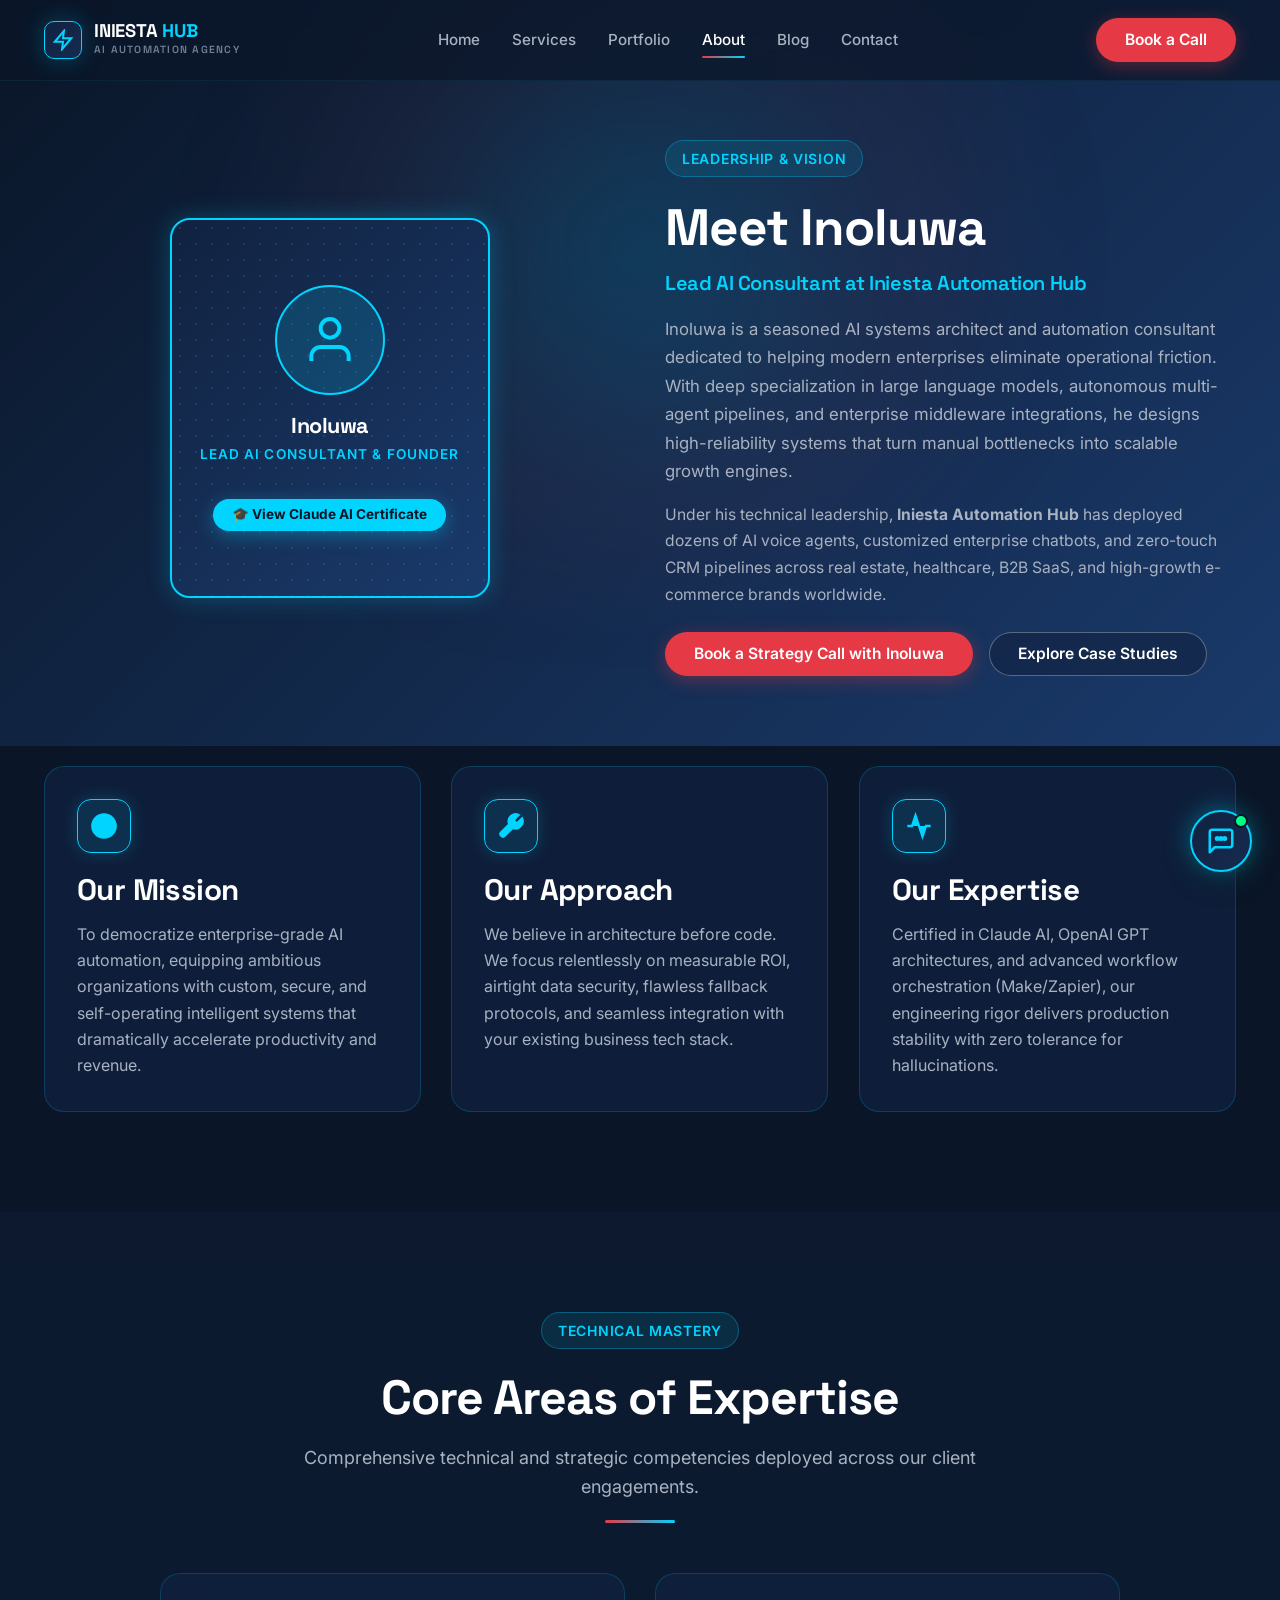
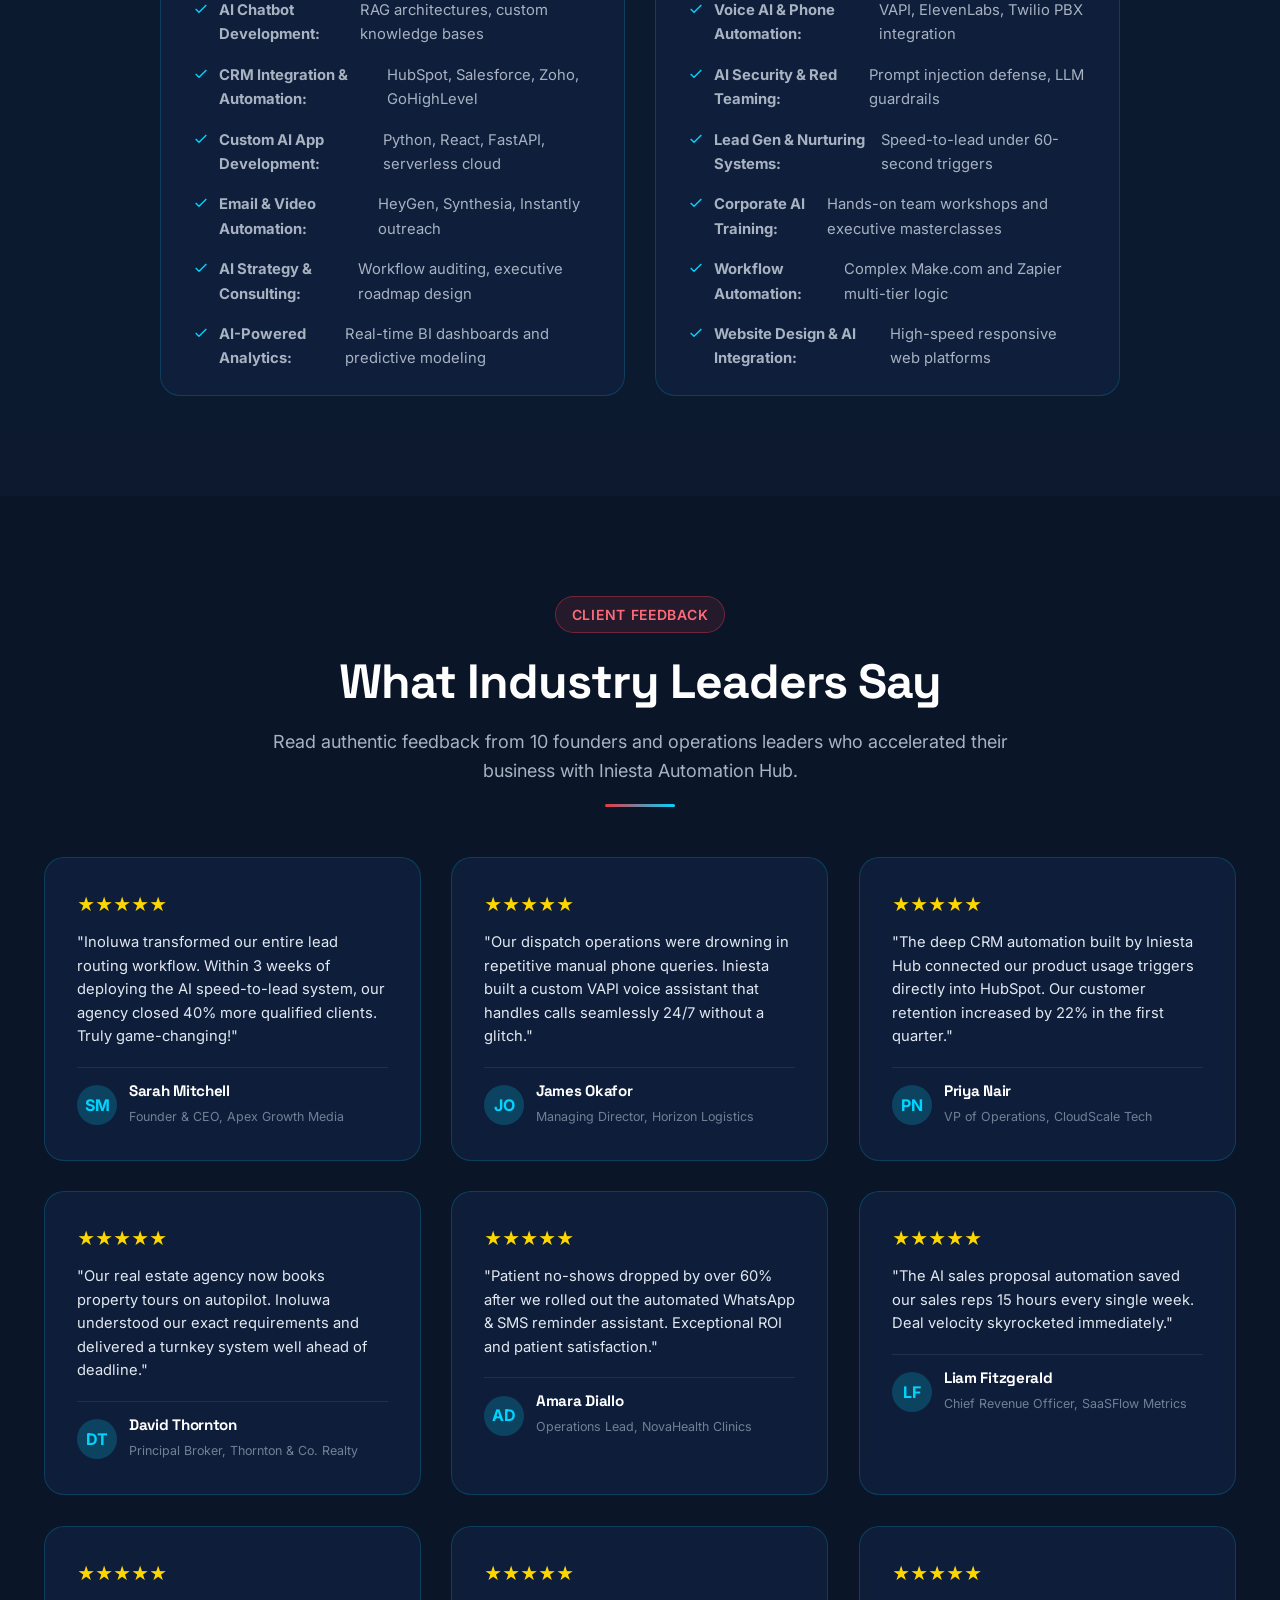
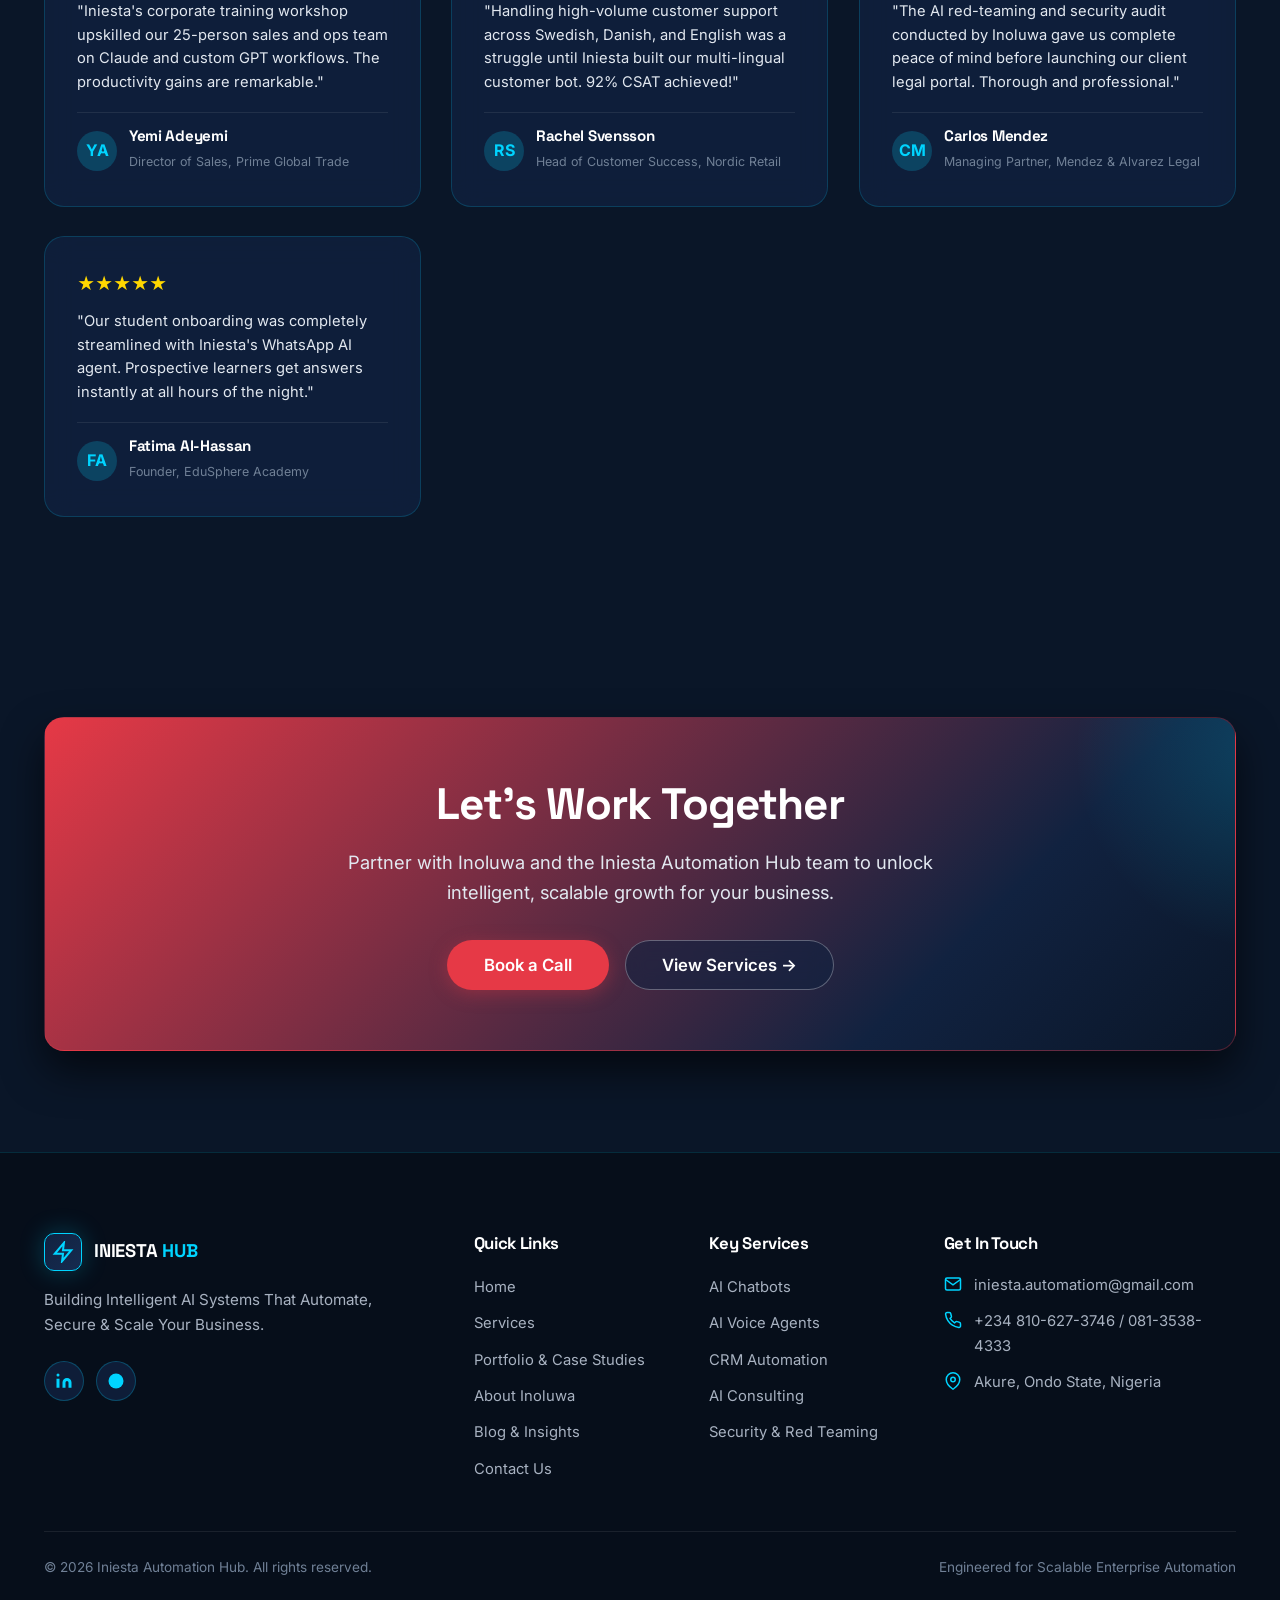
==== commit f3688b2b: "Update contact email to iniesta.automatiom@gmail.com" ====
--- a/about.html
+++ b/about.html
@@ -427,7 +427,7 @@
           <h4 class="footer-col-title">Get In Touch</h4>
           <div class="footer-contact-item">
             <svg viewBox="0 0 24 24" fill="none" stroke="currentColor" stroke-width="2"><path d="M4 4h16c1.1 0 2 .9 2 2v12c0 1.1-.9 2-2 2H4c-1.1 0-2-.9-2-2V6c0-1.1.9-2 2-2z"></path><polyline points="22,6 12,13 2,6"></polyline></svg>
-            <a href="mailto:Inesta.automation.hub@gmail.com" style="color:#A8B2C1;">Inesta.automation.hub@gmail.com</a>
+            <a href="mailto:iniesta.automatiom@gmail.com" style="color:#A8B2C1;">iniesta.automatiom@gmail.com</a>
           </div>
           <div class="footer-contact-item">
             <svg viewBox="0 0 24 24" fill="none" stroke="currentColor" stroke-width="2"><path d="M22 16.92v3a2 2 0 0 1-2.18 2 19.79 19.79 0 0 1-8.63-3.07 19.5 19.5 0 0 1-6-6 19.79 19.79 0 0 1-3.07-8.67A2 2 0 0 1 4.11 2h3a2 2 0 0 1 2 1.72 12.84 12.84 0 0 0 .7 2.81 2 2 0 0 1-.45 2.11L8.09 9.91a16 16 0 0 0 6 6l1.27-1.27a2 2 0 0 1 2.11-.45 12.84 12.84 0 0 0 2.81.7A2 2 0 0 1 22 16.92z"></path></svg>
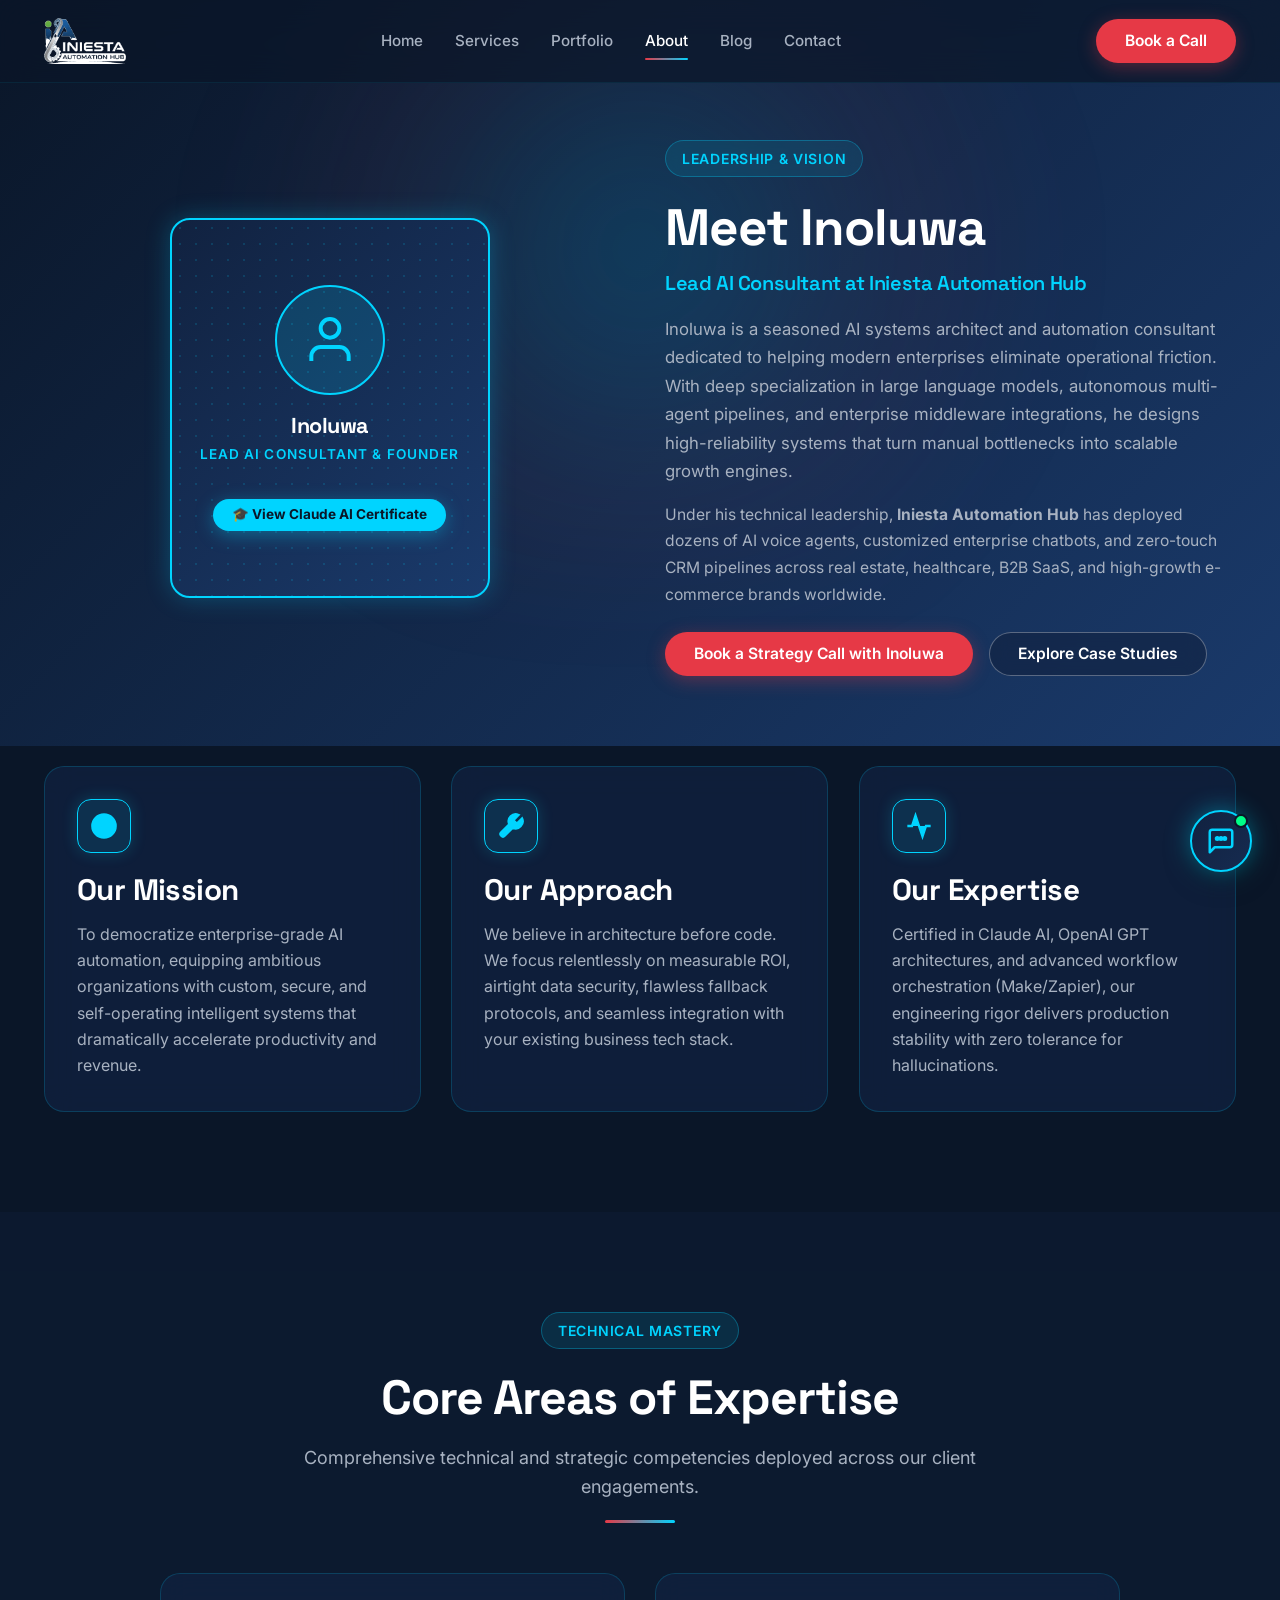
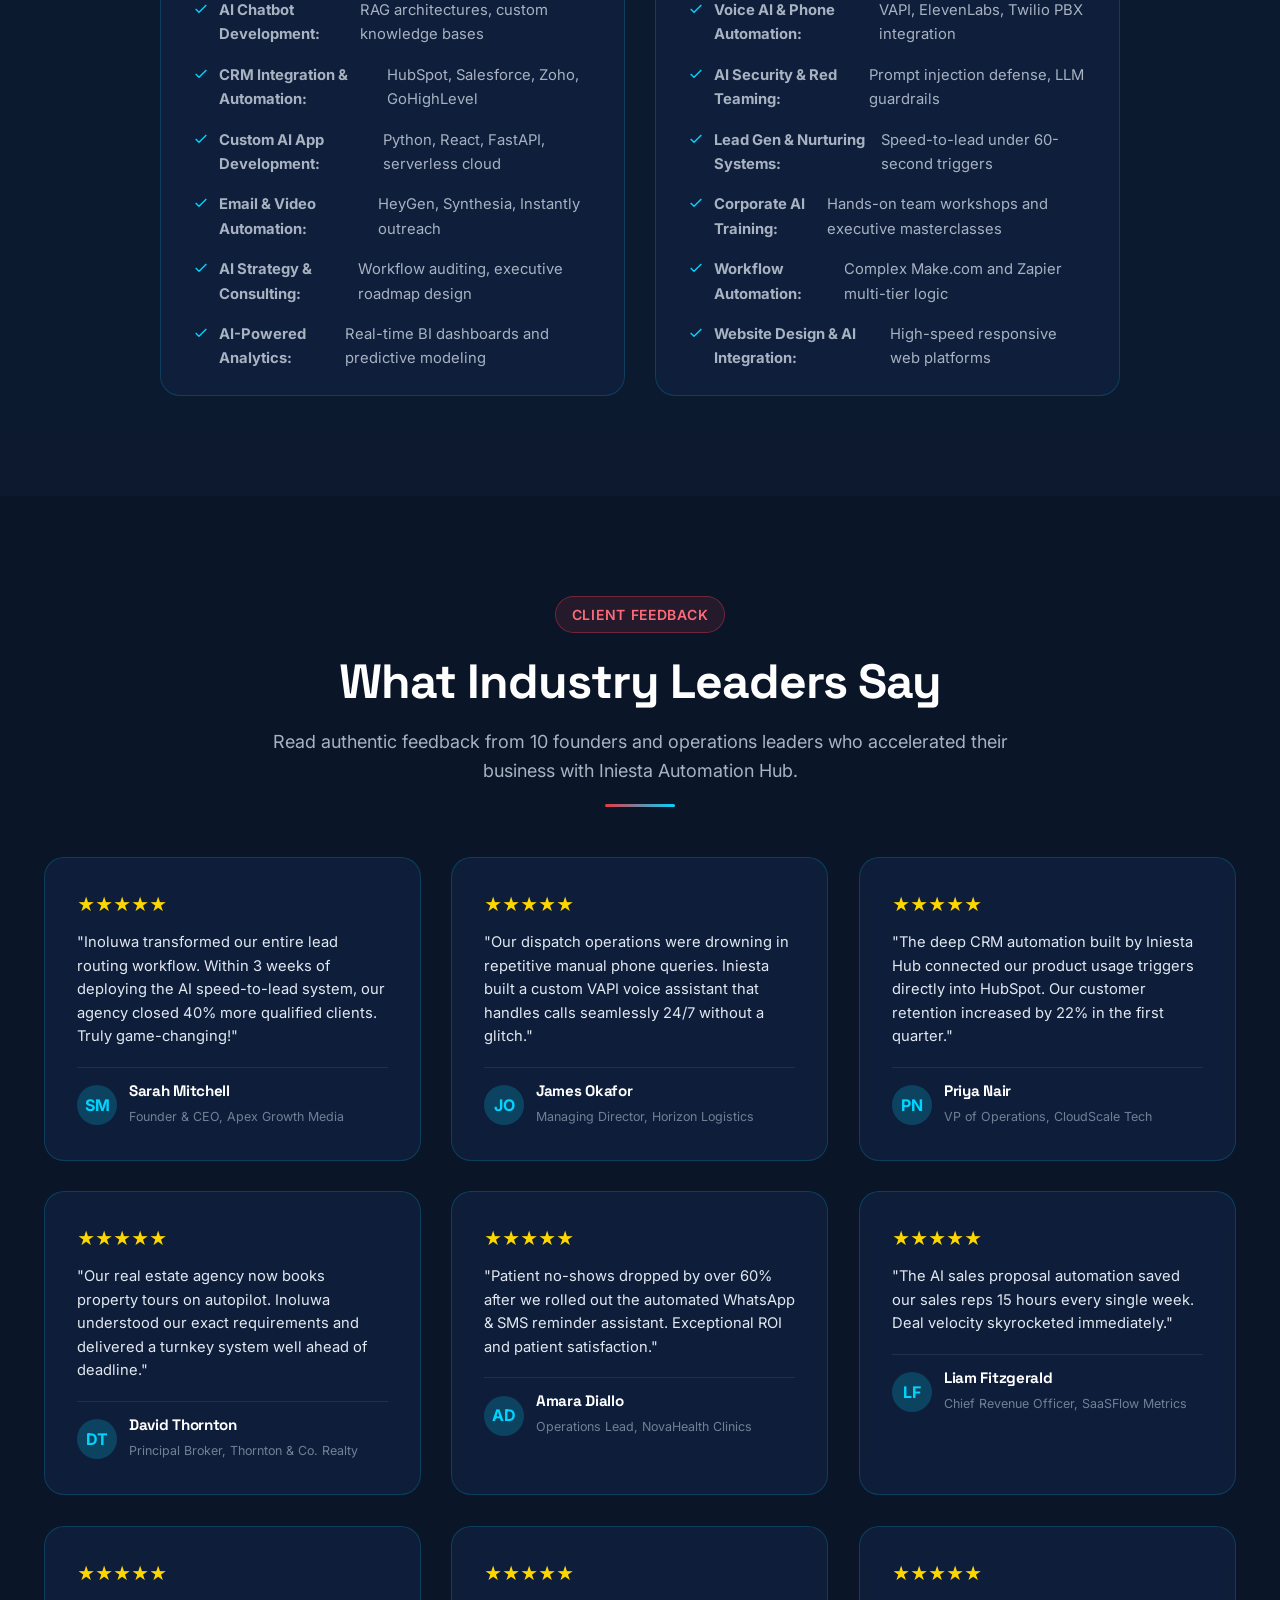
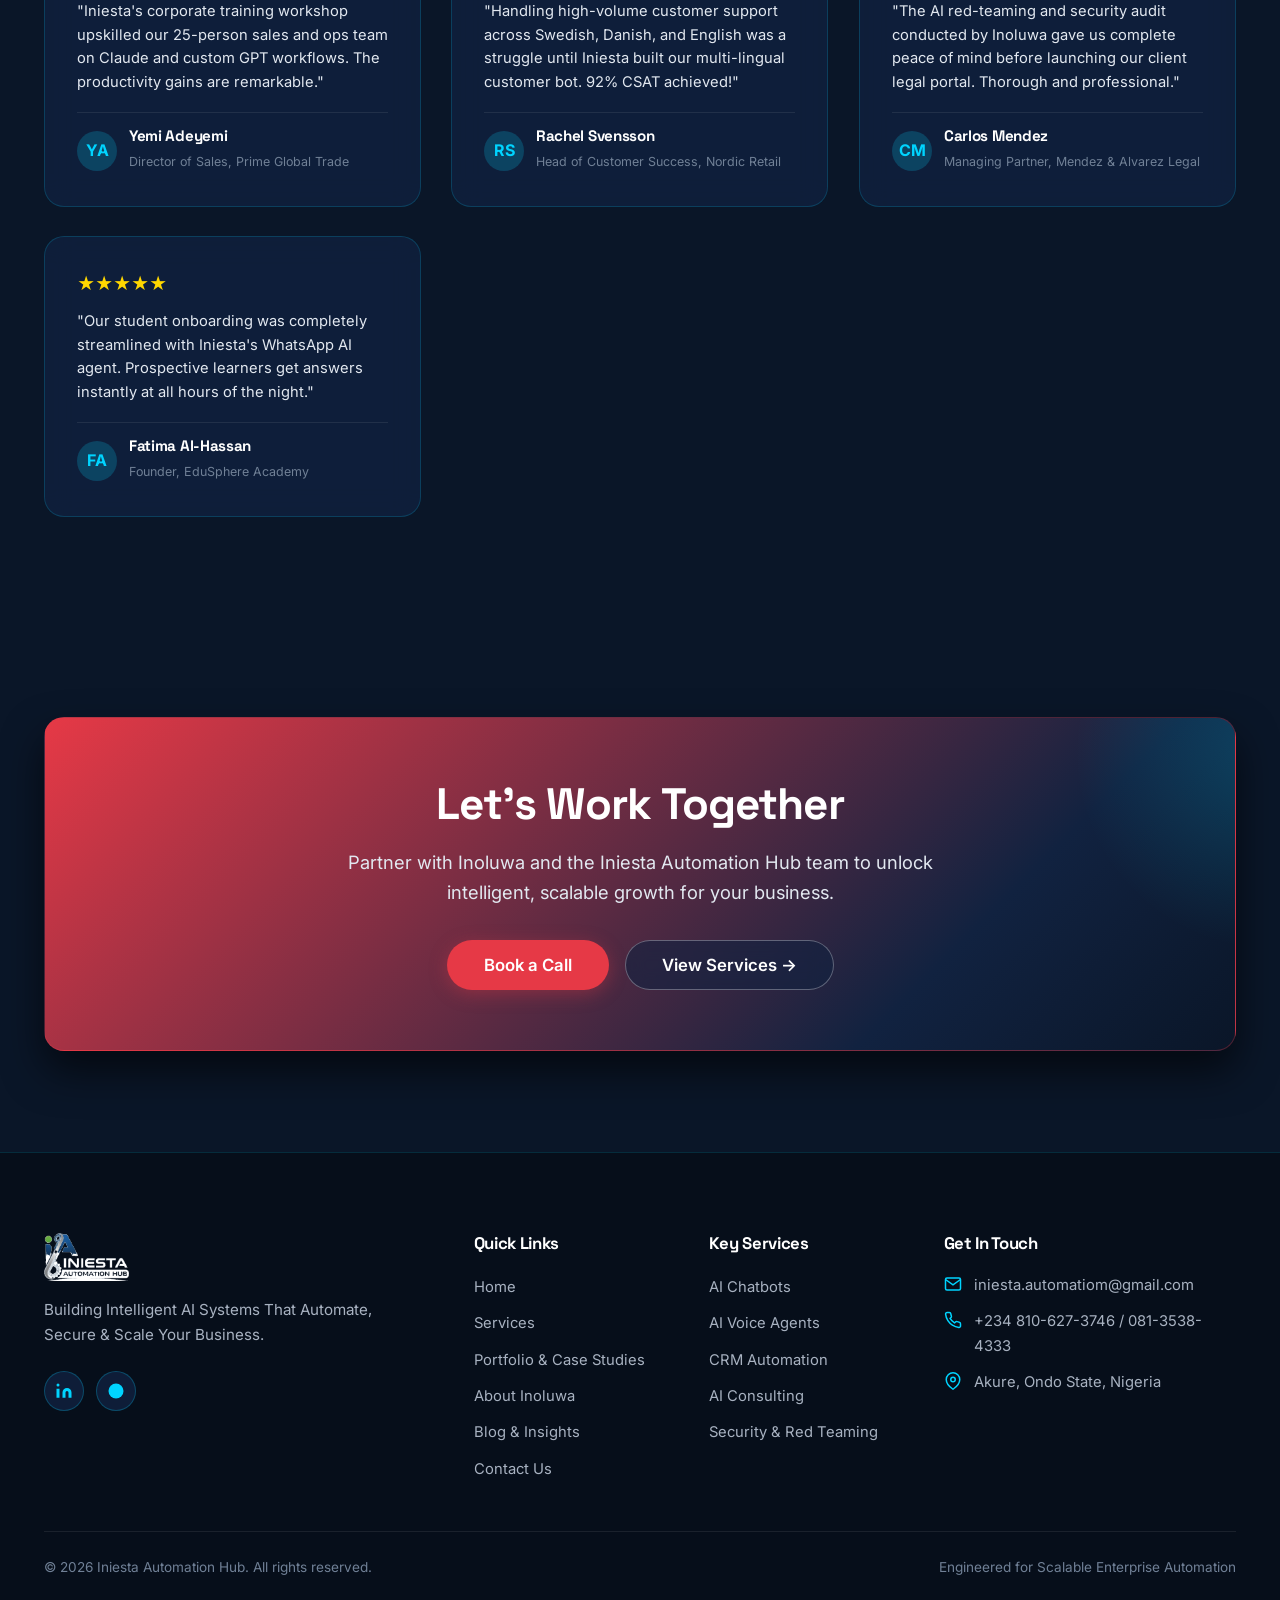
==== commit d2b9d162: "Integrate official brand logo into navbar and footer across all pages" ====
--- a/about.html
+++ b/about.html
@@ -24,15 +24,7 @@
   <header class="site-header" id="site-header">
     <div class="container nav-container">
       <a href="index.html" class="brand-logo" aria-label="Iniesta Automation Hub Home">
-        <div class="logo-symbol">
-          <svg viewBox="0 0 24 24" fill="none" stroke="#00D4FF" stroke-width="2.2">
-            <polygon points="13 2 3 14 12 14 11 22 21 10 12 10 13 2"></polygon>
-          </svg>
-        </div>
-        <div class="brand-name-group">
-          <span class="brand-name">INIESTA <span>HUB</span></span>
-          <span class="brand-tag-micro">AI Automation Agency</span>
-        </div>
+        <img src="assets/images/logo-dark-mode.png" alt="Iniesta Automation Hub" class="brand-logo-img">
       </a>
 
       <nav class="nav-menu">
@@ -385,13 +377,8 @@
     <div class="container">
       <div class="footer-grid">
         <div class="footer-brand-col">
-          <a href="index.html" class="brand-logo" style="margin-bottom: 12px;">
-            <div class="logo-symbol">
-              <svg viewBox="0 0 24 24" fill="none" stroke="#00D4FF" stroke-width="2.2"><polygon points="13 2 3 14 12 14 11 22 21 10 12 10 13 2"></polygon></svg>
-            </div>
-            <div class="brand-name-group">
-              <span class="brand-name">INIESTA <span>HUB</span></span>
-            </div>
+          <a href="index.html" class="brand-logo" style="margin-bottom: 14px;" aria-label="Iniesta Automation Hub Home">
+            <img src="assets/images/logo-dark-mode.png" alt="Iniesta Automation Hub" class="brand-logo-img" style="height: 48px;">
           </a>
           <p>Building Intelligent AI Systems That Automate, Secure & Scale Your Business.</p>
           <div class="footer-social-links">
--- a/css/components.css
+++ b/css/components.css
@@ -51,6 +51,20 @@
 .brand-logo:hover {
   transform: translateY(-1px);
   color: var(--text-heading);
+}
+
+.brand-logo-img {
+  height: 46px;
+  width: auto;
+  max-width: 220px;
+  object-fit: contain;
+  display: block;
+  transition: transform var(--transition-fast), filter var(--transition-fast);
+}
+
+.brand-logo:hover .brand-logo-img {
+  transform: scale(1.02);
+  filter: drop-shadow(0 0 10px rgba(0, 212, 255, 0.4));
 }
 
 .logo-symbol {
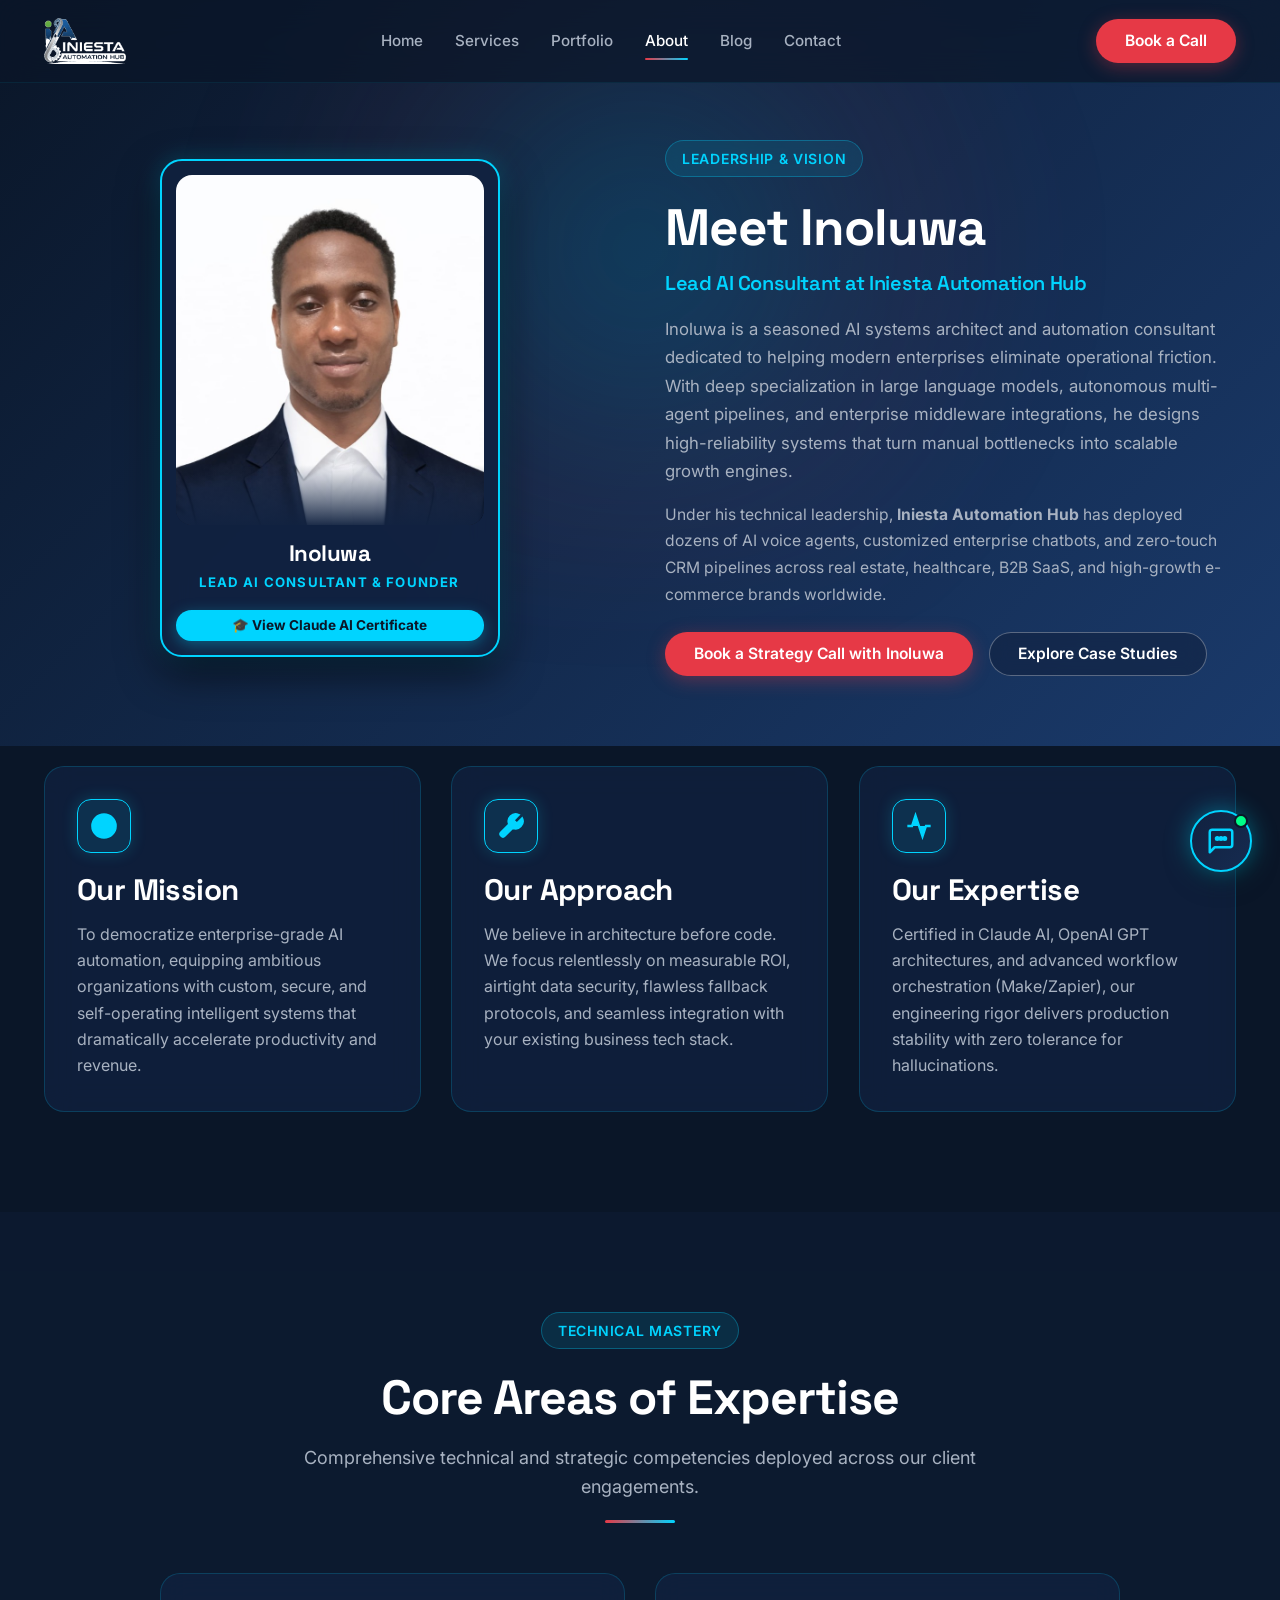
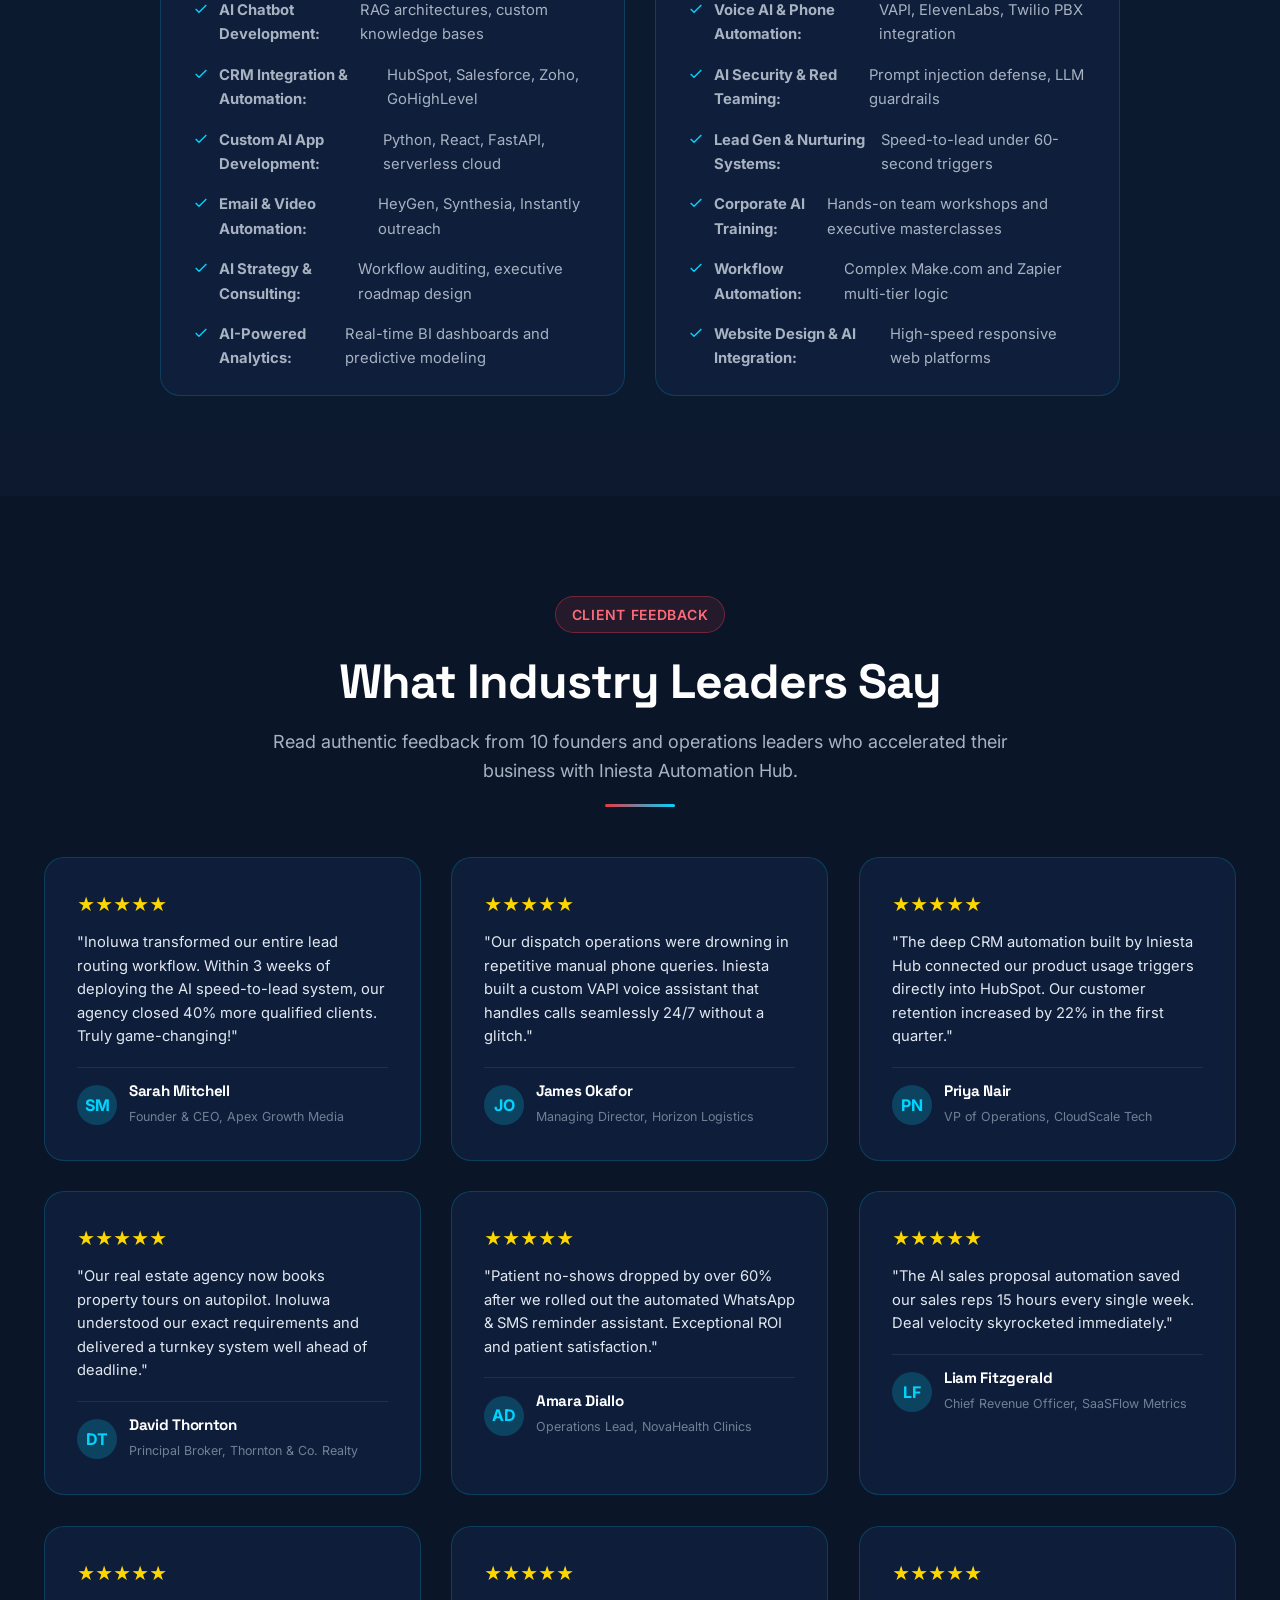
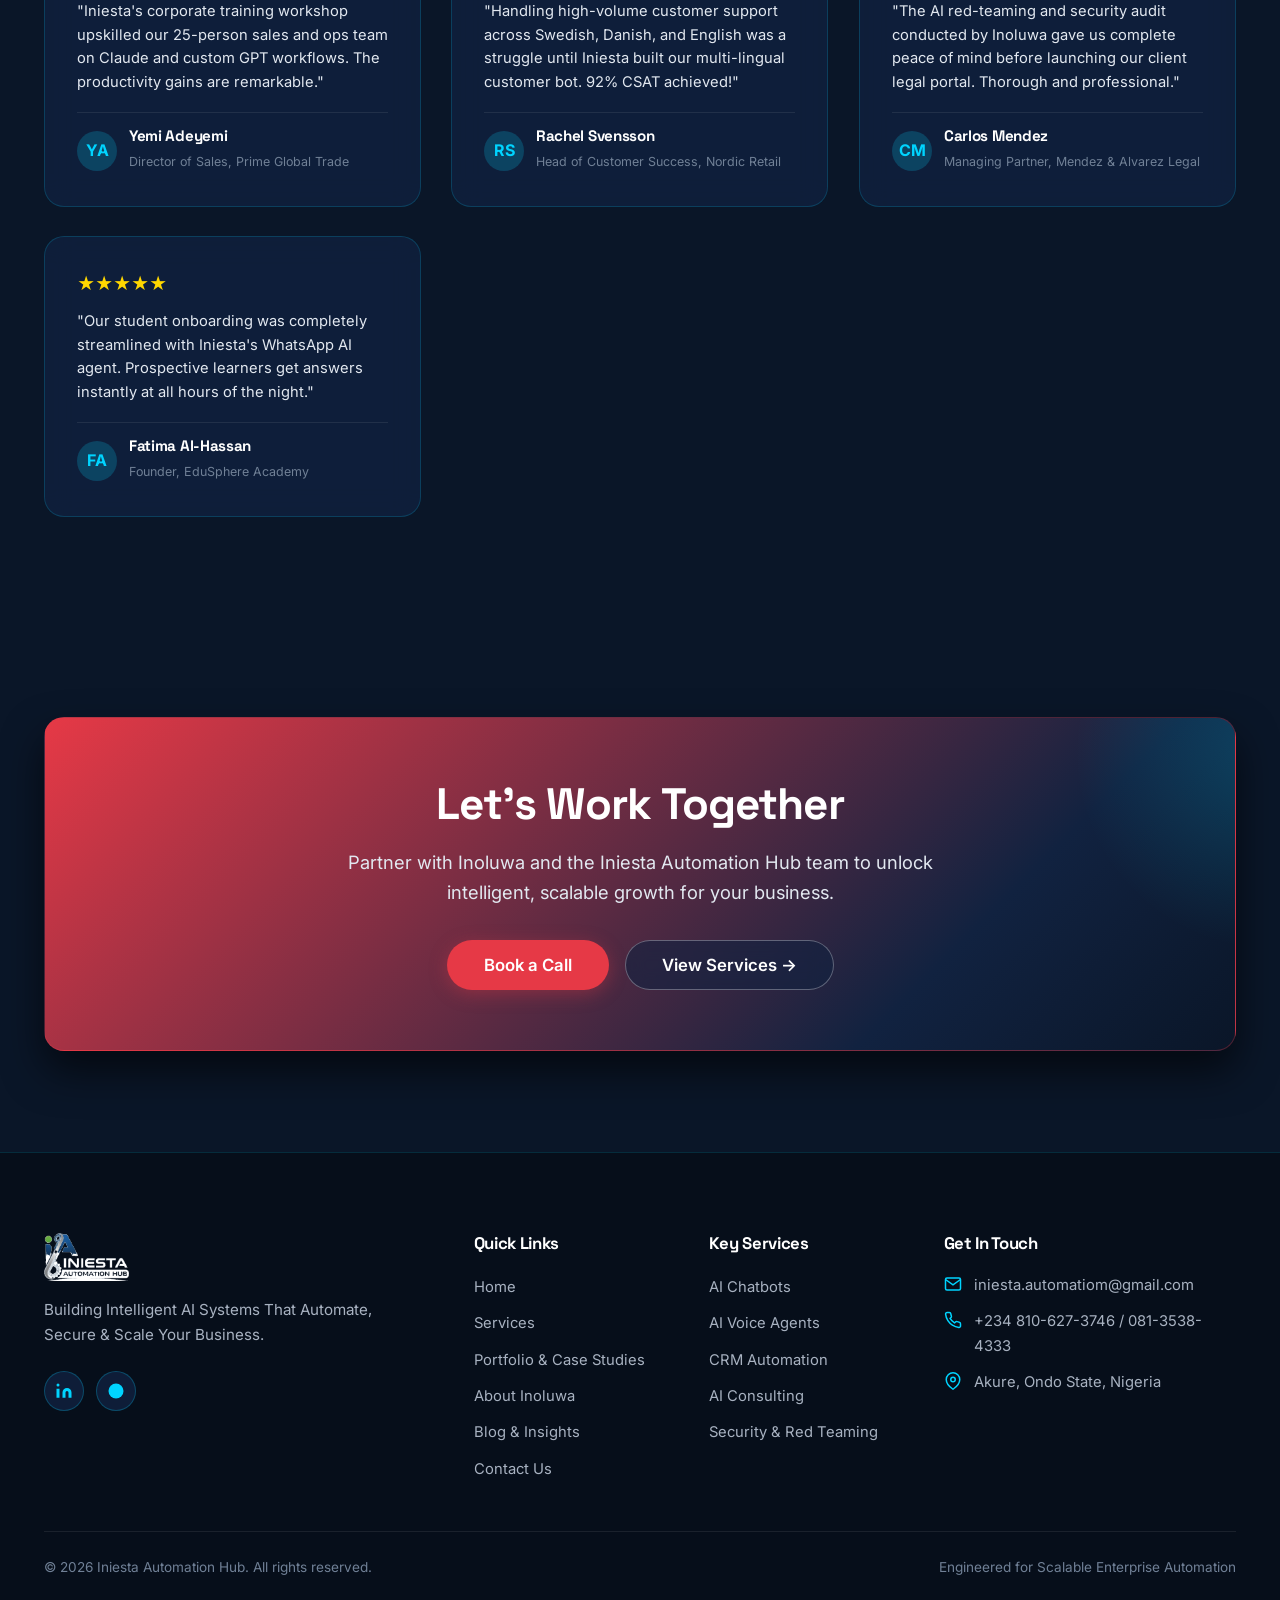
==== commit e1473cee: "Add official profile photo of Inoluwa to About page" ====
--- a/about.html
+++ b/about.html
@@ -67,24 +67,22 @@
       <div class="container">
         <div class="grid-2" style="align-items: center; gap: 50px;">
           
-          <!-- Photo Placeholder Left with Cyan Glow -->
+          <!-- Photo Profile Card Left with Cyan Glow -->
           <div class="reveal-left" style="text-align: center;">
-            <div style="width: 320px; height: 380px; max-width: 100%; margin: 0 auto; border-radius: 20px; background: linear-gradient(135deg, #112240 0%, #1A3A6B 100%); border: 2px solid var(--accent-cyan); box-shadow: var(--shadow-cyan-glow); display: flex; flex-direction: column; align-items: center; justify-content: center; position: relative; overflow: hidden;" class="animate-float">
+            <div class="profile-card animate-float" style="width: 340px; max-width: 100%; margin: 0 auto; border-radius: 22px; background: rgba(17, 34, 64, 0.85); border: 2px solid var(--accent-cyan); box-shadow: 0 16px 40px rgba(0,0,0,0.6), var(--shadow-cyan-glow); overflow: hidden; backdrop-filter: blur(14px); padding: 14px;">
               
-              <!-- Subtle tech backdrop pattern inside placeholder -->
-              <div style="position: absolute; inset: 0; opacity: 0.15; background-image: radial-gradient(#00D4FF 1px, transparent 1px); background-size: 16px 16px;"></div>
-
-              <div style="width: 110px; height: 110px; border-radius: 50%; background: rgba(0, 212, 255, 0.15); border: 2px solid var(--accent-cyan); display: flex; align-items: center; justify-content: center; margin-bottom: 18px; color: var(--accent-cyan);">
-                <svg viewBox="0 0 24 24" width="56" height="56" fill="none" stroke="currentColor" stroke-width="1.7">
-                  <path d="M20 21v-2a4 4 0 0 0-4-4H8a4 4 0 0 0-4 4v2"></path>
-                  <circle cx="12" cy="7" r="4"></circle>
-                </svg>
-              </div>
-              <h3 style="color: #FFF; font-size: 1.35rem; margin-bottom: 4px;">Inoluwa</h3>
-              <p style="color: var(--accent-cyan); font-size: 0.85rem; font-weight: 600; text-transform: uppercase; letter-spacing: 0.08em;">Lead AI Consultant & Founder</p>
+              <!-- Portrait Photo -->
+              <div style="width: 100%; height: 350px; border-radius: 16px; overflow: hidden; position: relative; margin-bottom: 16px; background: #0A1628;">
+                <img src="assets/images/inoluwa.jpg" alt="Inoluwa - Lead AI Consultant & Founder" style="width: 100%; height: 100%; object-fit: cover; object-position: center 15%;">
+                <div style="position: absolute; bottom: 0; left: 0; right: 0; height: 60px; background: linear-gradient(to top, rgba(17,34,64,0.95), transparent);"></div>
+              </div>
+
+              <!-- Profile Details -->
+              <h3 style="color: #FFF; font-size: 1.4rem; margin-bottom: 4px;">Inoluwa</h3>
+              <p style="color: var(--accent-cyan); font-size: 0.825rem; font-weight: 700; text-transform: uppercase; letter-spacing: 0.09em; margin-bottom: 16px;">Lead AI Consultant & Founder</p>
               
-              <div style="margin-top: 18px;">
-                <button class="btn btn-sm btn-cyan" id="view-certificate-btn">
+              <div>
+                <button class="btn btn-sm btn-cyan btn-block" id="view-certificate-btn" style="box-shadow: 0 4px 15px rgba(0,212,255,0.35);">
                   🎓 View Claude AI Certificate
                 </button>
               </div>
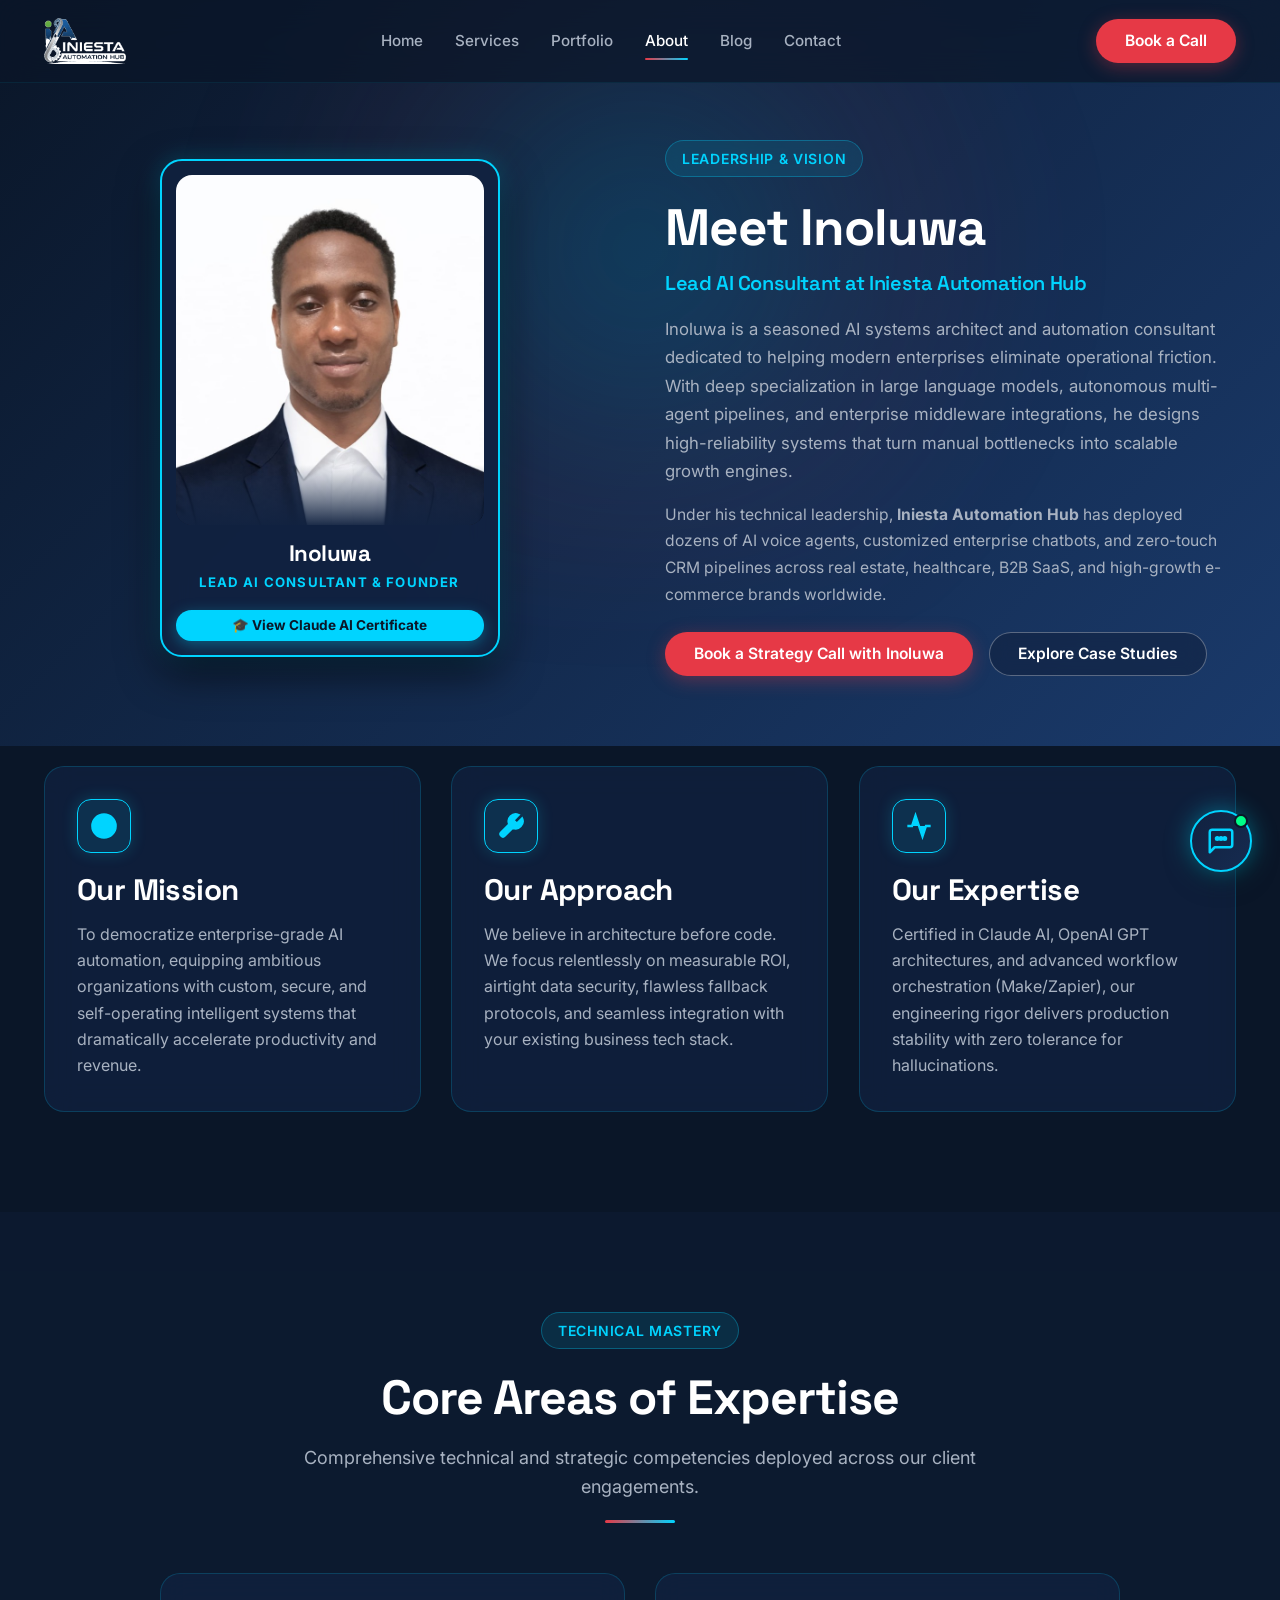
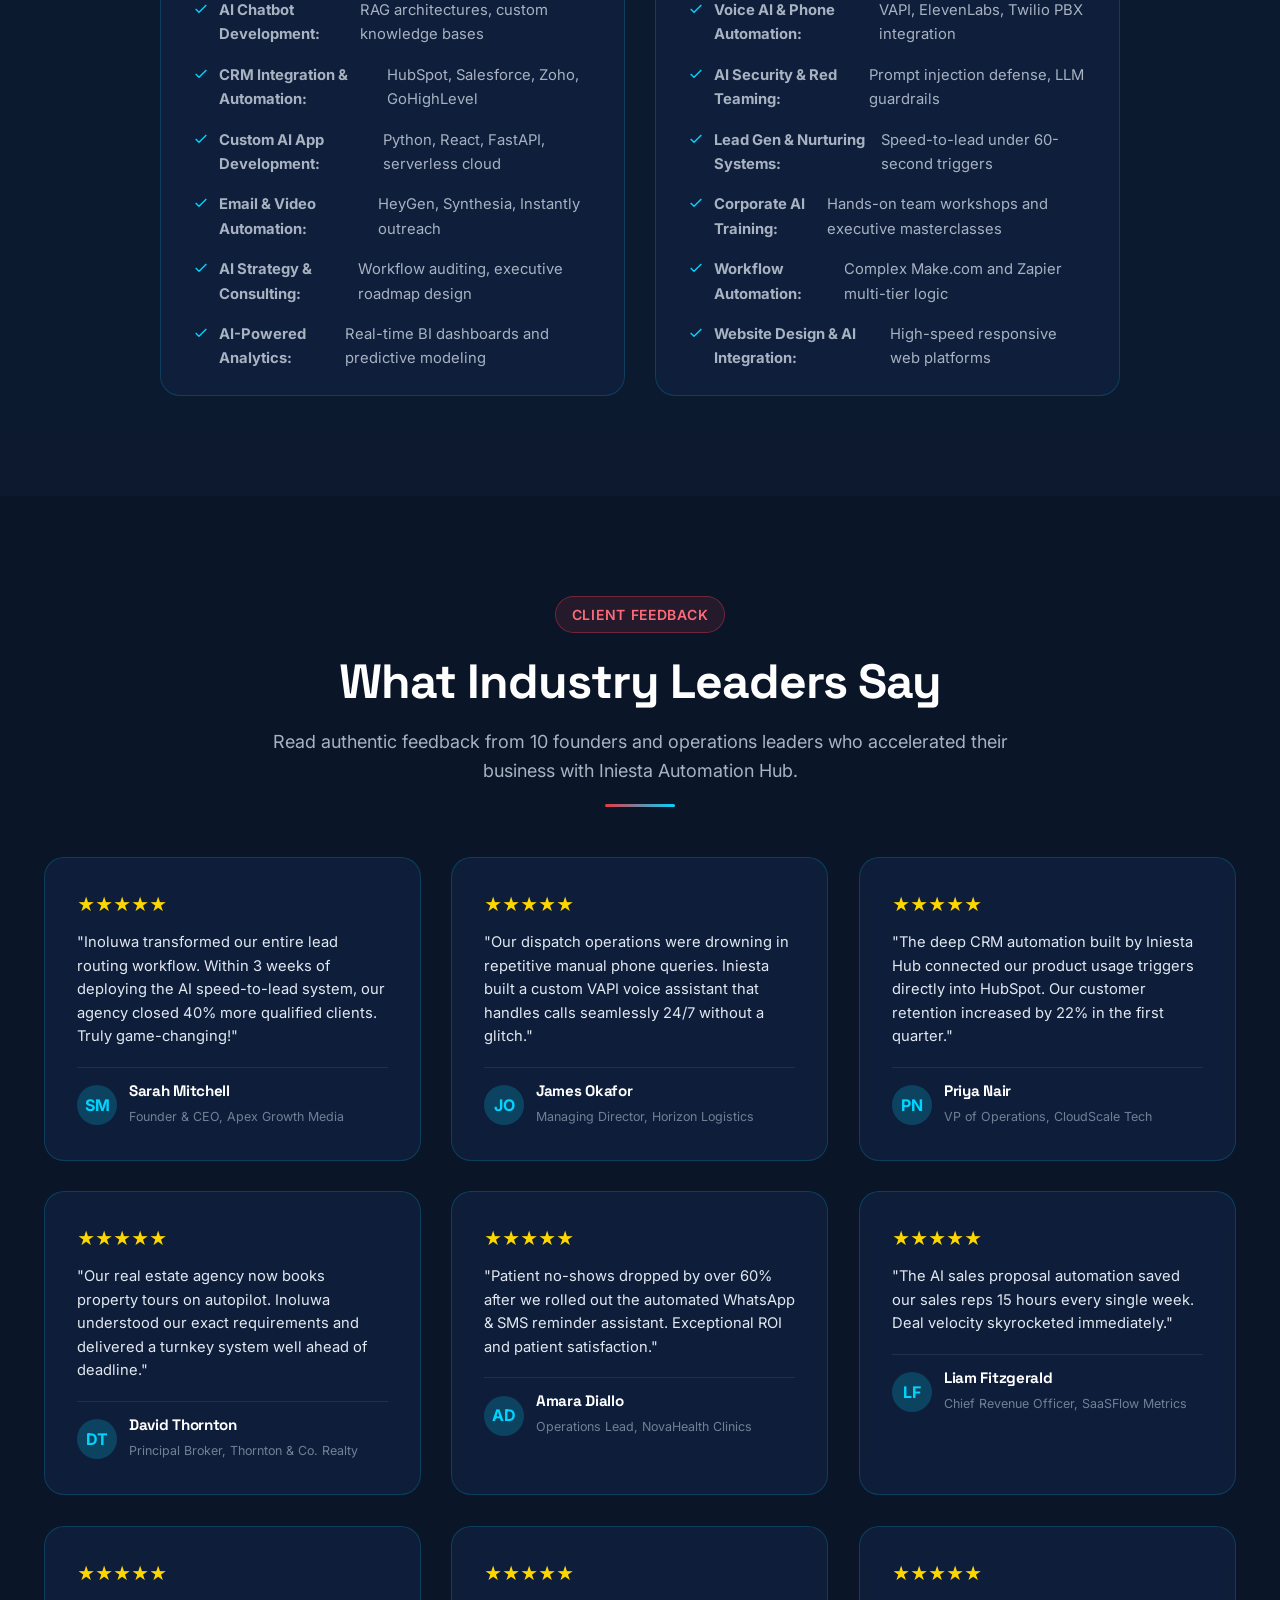
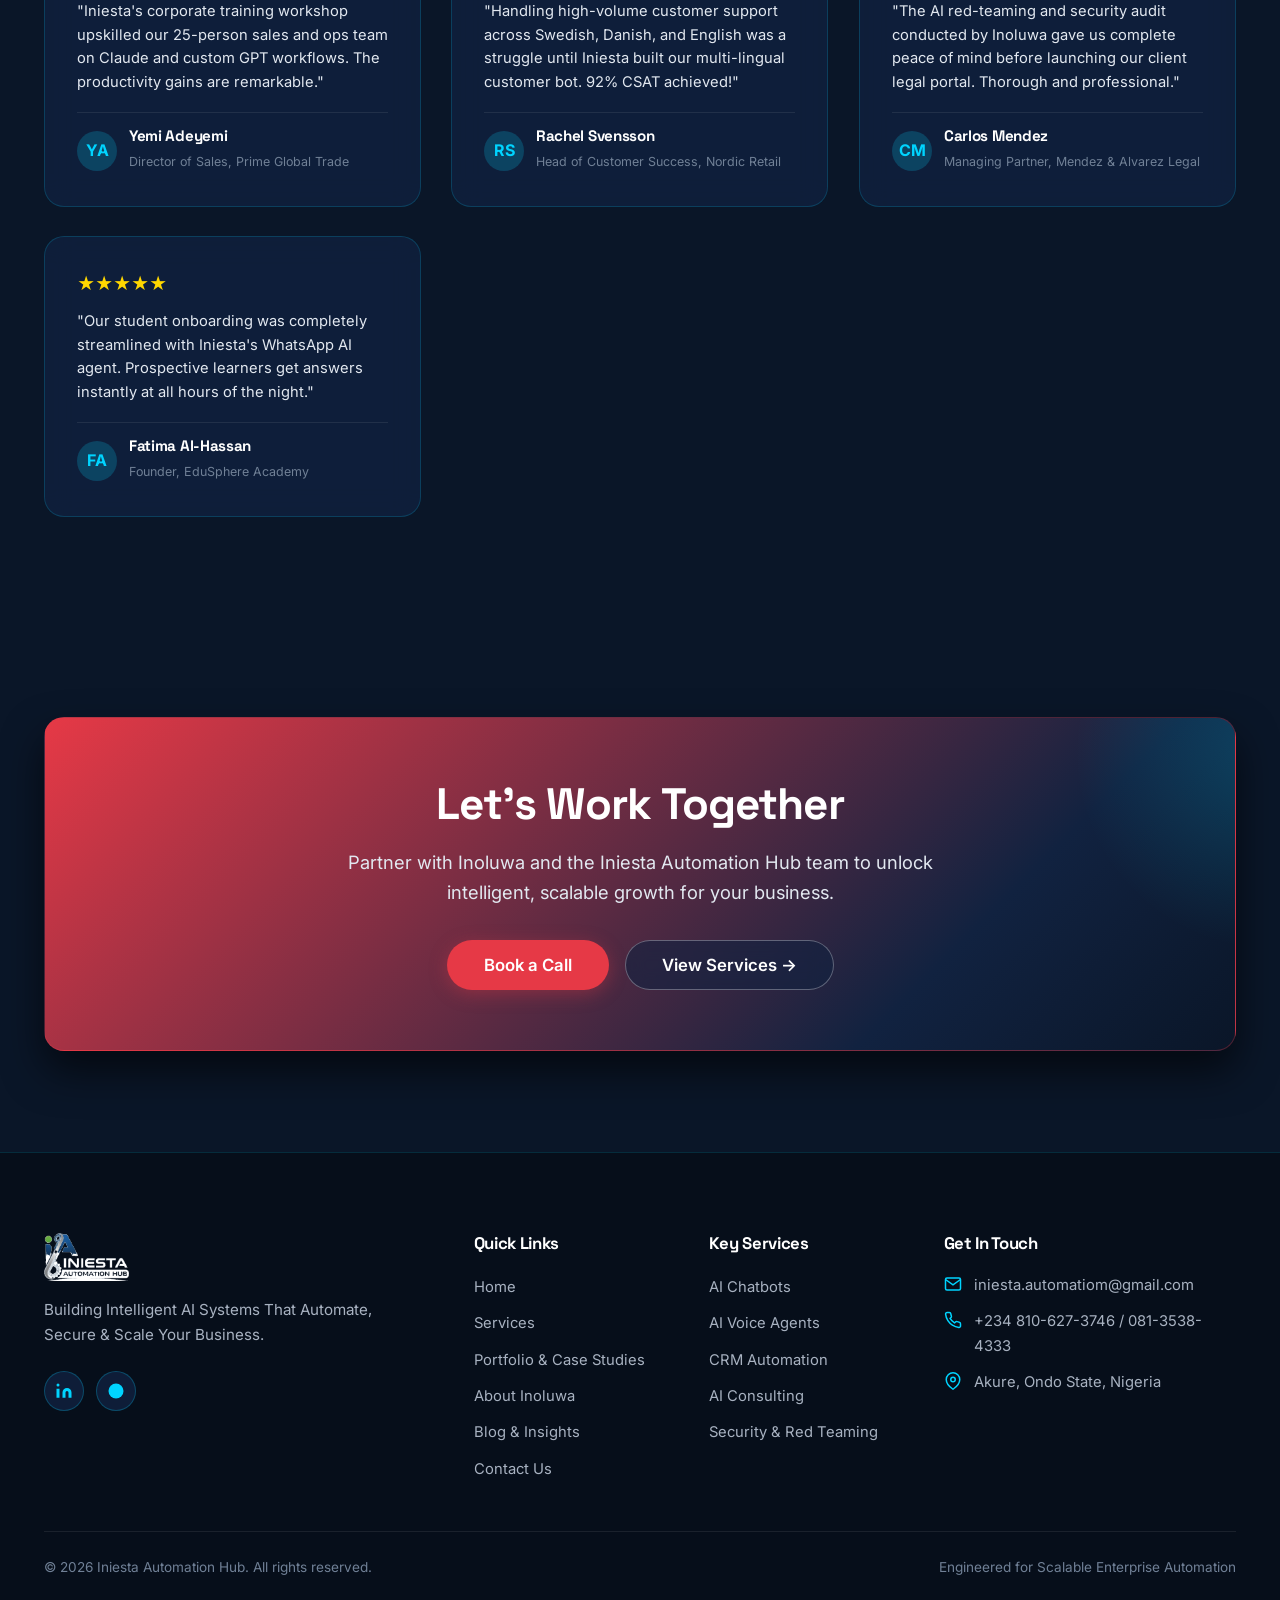
==== commit 3bbd75ec: "Add official Google Calendar appointment booking link across all pages and modals" ====
--- a/about.html
+++ b/about.html
@@ -106,7 +106,7 @@
             </p>
 
             <div style="display: flex; gap: 16px; flex-wrap: wrap;">
-              <a href="book.html" class="btn btn-red">Book a Strategy Call with Inoluwa</a>
+              <a href="https://calendar.app.google/Xt1GoHFKonVmbPWe8" target="_blank" rel="noopener" class="btn btn-red">Book a Strategy Call with Inoluwa</a>
               <a href="portfolio.html" class="btn btn-outline">Explore Case Studies</a>
             </div>
           </div>
@@ -362,7 +362,7 @@
           <h2>Let's Work Together</h2>
           <p>Partner with Inoluwa and the Iniesta Automation Hub team to unlock intelligent, scalable growth for your business.</p>
           <div class="cta-buttons">
-            <a href="book.html" class="btn btn-red btn-lg">Book a Call</a>
+            <a href="https://calendar.app.google/Xt1GoHFKonVmbPWe8" target="_blank" rel="noopener" class="btn btn-red btn-lg">Book a Call</a>
             <a href="services.html" class="btn btn-outline btn-lg">View Services →</a>
           </div>
         </div>
